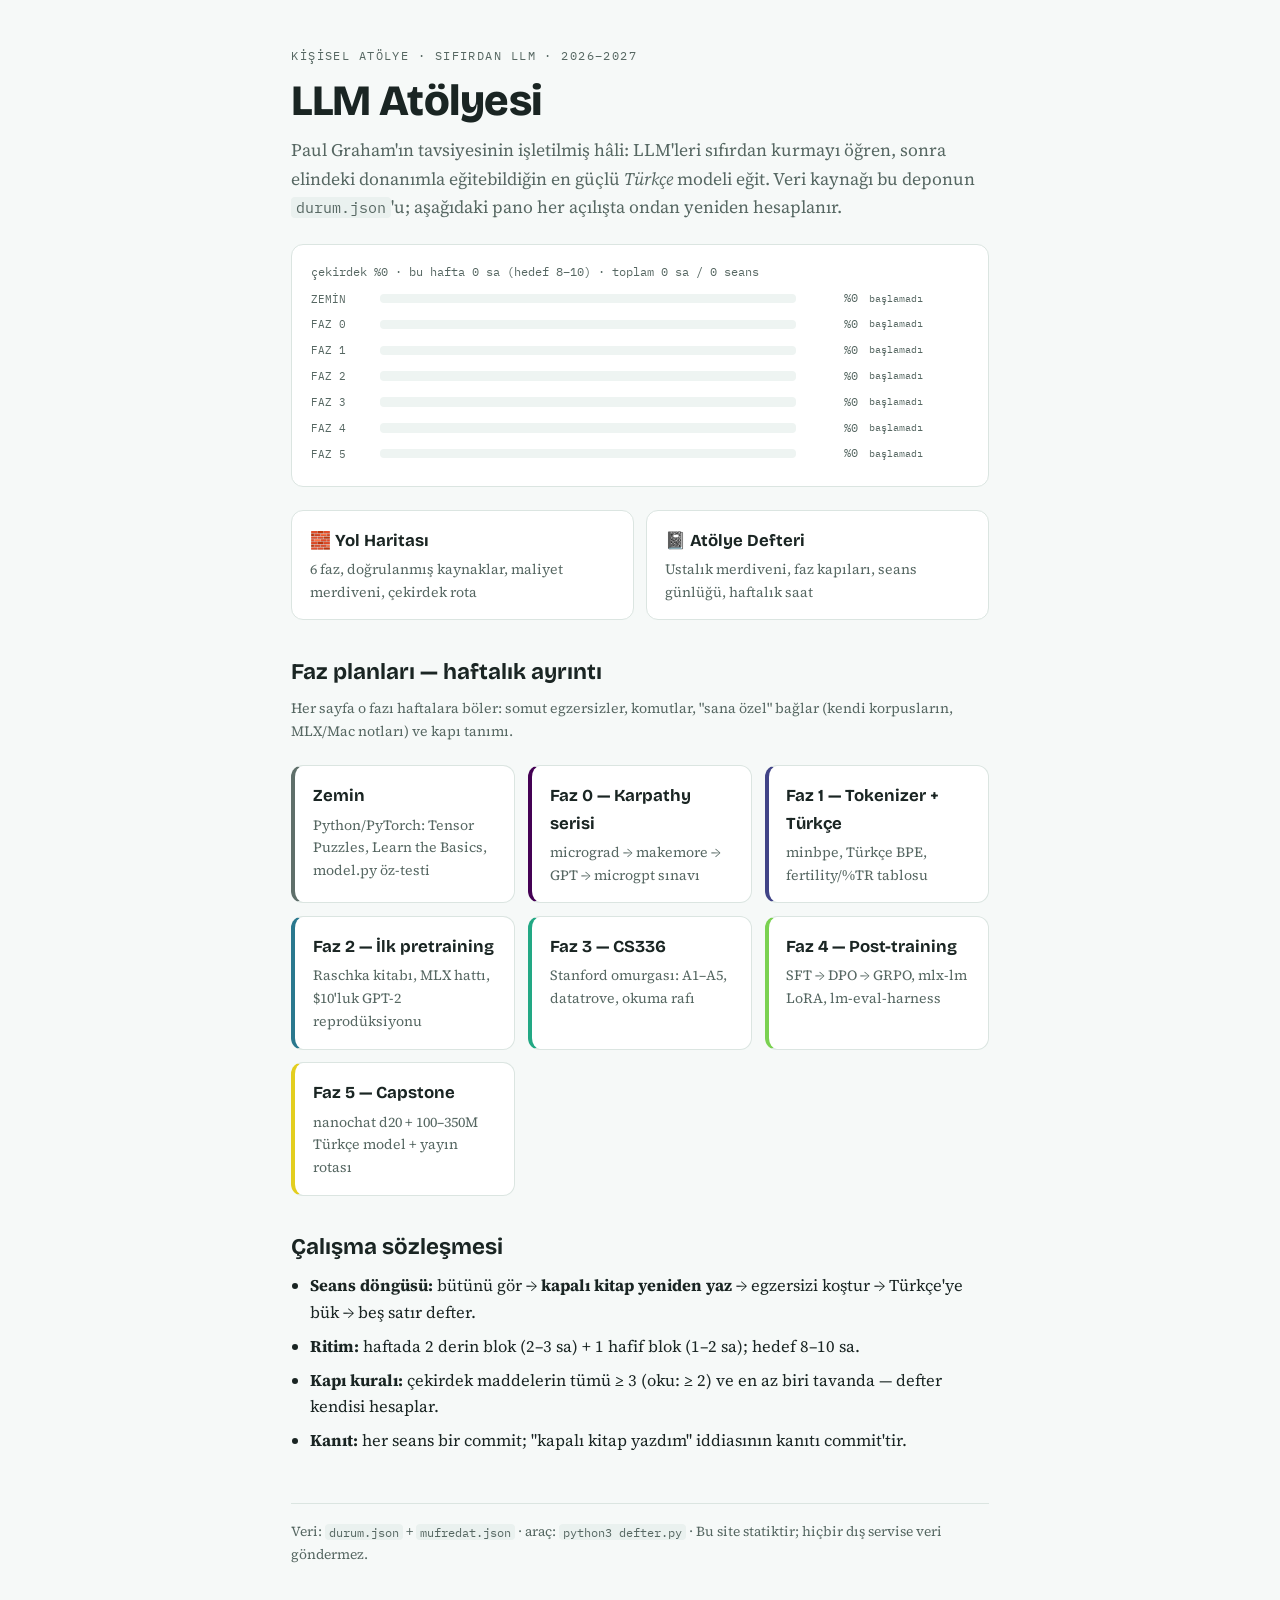
==== index.html @ eb23f543 "Statik site: kapak+canlı pano, 7 haftalık faz planı, Pages-uyumlu defter - index.html: kapak + durum" ====
<!doctype html>
<html lang="tr">
<head>
<meta charset="utf-8">
<meta name="viewport" content="width=device-width, initial-scale=1">
<title>LLM Atölyesi</title>
<link rel="stylesheet" href="https://fonts.googleapis.com/css2?family=Bricolage+Grotesque:opsz,wght@12..96,400..800&family=Source+Serif+4:ital,opsz,wght@0,8..60,400..700;1,8..60,400..600&family=IBM+Plex+Mono:wght@400;500;600&display=swap">
<link rel="stylesheet" href="stil.css">
</head>
<body>
<div class="wrap">
  <p class="kicker">kişisel atölye · sıfırdan llm · 2026–2027</p>
  <h1>LLM Atölyesi</h1>
  <p class="lede">Paul Graham'ın tavsiyesinin işletilmiş hâli: LLM'leri sıfırdan kurmayı öğren, sonra elindeki donanımla eğitebildiğin en güçlü <em>Türkçe</em> modeli eğit. Veri kaynağı bu deponun <code>durum.json</code>'u; aşağıdaki pano her açılışta ondan yeniden hesaplanır.</p>

  <div class="pano" id="pano">
    <div class="ozet" id="pano-ozet">durum.json okunuyor…</div>
    <div id="pano-satirlar"></div>
  </div>

  <div class="cards">
    <a class="card" href="harita.html"><span class="t">🧱 Yol Haritası</span><span class="d">6 faz, doğrulanmış kaynaklar, maliyet merdiveni, çekirdek rota</span></a>
    <a class="card" href="defter.html"><span class="t">📓 Atölye Defteri</span><span class="d">Ustalık merdiveni, faz kapıları, seans günlüğü, haftalık saat</span></a>
  </div>

  <h2>Faz planları — haftalık ayrıntı</h2>
  <p class="small">Her sayfa o fazı haftalara böler: somut egzersizler, komutlar, "sana özel" bağlar (kendi korpusların, MLX/Mac notları) ve kapı tanımı.</p>
  <div class="cards">
    <a class="card" href="fazlar/zemin.html" style="border-left: 4px solid var(--fz)"><span class="t">Zemin</span><span class="d">Python/PyTorch: Tensor Puzzles, Learn the Basics, model.py öz-testi</span></a>
    <a class="card" href="fazlar/faz0.html" style="border-left: 4px solid var(--f0)"><span class="t">Faz 0 — Karpathy serisi</span><span class="d">micrograd → makemore → GPT → microgpt sınavı</span></a>
    <a class="card" href="fazlar/faz1.html" style="border-left: 4px solid var(--f1)"><span class="t">Faz 1 — Tokenizer + Türkçe</span><span class="d">minbpe, Türkçe BPE, fertility/%TR tablosu</span></a>
    <a class="card" href="fazlar/faz2.html" style="border-left: 4px solid var(--f2)"><span class="t">Faz 2 — İlk pretraining</span><span class="d">Raschka kitabı, MLX hattı, $10'luk GPT-2 reprodüksiyonu</span></a>
    <a class="card" href="fazlar/faz3.html" style="border-left: 4px solid var(--f3)"><span class="t">Faz 3 — CS336</span><span class="d">Stanford omurgası: A1–A5, datatrove, okuma rafı</span></a>
    <a class="card" href="fazlar/faz4.html" style="border-left: 4px solid var(--f4)"><span class="t">Faz 4 — Post-training</span><span class="d">SFT → DPO → GRPO, mlx-lm LoRA, lm-eval-harness</span></a>
    <a class="card" href="fazlar/faz5.html" style="border-left: 4px solid var(--f5)"><span class="t">Faz 5 — Capstone</span><span class="d">nanochat d20 + 100–350M Türkçe model + yayın rotası</span></a>
  </div>

  <h2>Çalışma sözleşmesi</h2>
  <ul class="plain">
    <li><strong>Seans döngüsü:</strong> bütünü gör → <strong>kapalı kitap yeniden yaz</strong> → egzersizi koştur → Türkçe'ye bük → beş satır defter.</li>
    <li><strong>Ritim:</strong> haftada 2 derin blok (2–3 sa) + 1 hafif blok (1–2 sa); hedef 8–10 sa.</li>
    <li><strong>Kapı kuralı:</strong> çekirdek maddelerin tümü ≥ 3 (oku: ≥ 2) ve en az biri tavanda — defter kendisi hesaplar.</li>
    <li><strong>Kanıt:</strong> her seans bir commit; "kapalı kitap yazdım" iddiasının kanıtı commit'tir.</li>
  </ul>

  <p class="foot">Veri: <code>durum.json</code> + <code>mufredat.json</code> · araç: <code>python3 defter.py</code> · Bu site statiktir; hiçbir dış servise veri göndermez.</p>
</div>
<script>
(function () {
  'use strict';
  function itemMax(it) { return it.max != null ? it.max : (it.t === 'yap' ? 4 : 2); }
  function passLevel(it) { return Math.min(it.t === 'yap' ? 3 : 2, itemMax(it)); }

  Promise.all([
    fetch('mufredat.json?t=' + Date.now(), { cache: 'no-store' }).then(function (r) { if (!r.ok) throw 0; return r.json(); }),
    fetch('durum.json?t=' + Date.now(), { cache: 'no-store' }).then(function (r) { if (!r.ok) throw 0; return r.json(); })
  ]).then(function (res) {
    var m = res[0], d = res[1];
    var items = d && d.items ? d.items : {};
    var journal = Array.isArray(d && d.journal) ? d.journal : [];

    function lvl(id) { var v = parseInt(items[id], 10); return (v > 0) ? v : 0; }
    function phaseItems(pid) { return m.items.filter(function (i) { return i.p === pid; }); }
    function phasePct(pid) {
      var its = phaseItems(pid); if (!its.length) return 0;
      var s = 0; its.forEach(function (i) { s += Math.min(lvl(i.id), itemMax(i)) / itemMax(i); });
      return Math.round(100 * s / its.length);
    }
    function gate(pid) {
      var core = phaseItems(pid).filter(function (i) { return i.core; });
      var all = core.every(function (i) { return lvl(i.id) >= passLevel(i); });
      var one = core.some(function (i) { return lvl(i.id) >= itemMax(i); });
      if (all && one) return 'GEÇİLDİ';
      return phaseItems(pid).some(function (i) { return lvl(i.id) > 0; }) ? 'sürüyor' : 'başlamadı';
    }
    var core = m.items.filter(function (i) { return i.core; });
    var gs = 0; core.forEach(function (i) { gs += Math.min(lvl(i.id), itemMax(i)) / itemMax(i); });
    var genel = Math.round(100 * gs / core.length);

    var toplam = 0, buHafta = 0;
    var simdi = new Date();
    var pzt = new Date(simdi.getFullYear(), simdi.getMonth(), simdi.getDate() - ((simdi.getDay() + 6) % 7));
    journal.forEach(function (e) {
      var h = +e.hours || 0; toplam += h;
      var g = new Date(e.date + 'T12:00:00');
      if (!isNaN(g) && g >= pzt) buHafta += h;
    });

    document.getElementById('pano-ozet').textContent =
      'çekirdek %' + genel + ' · bu hafta ' + (Math.round(buHafta * 10) / 10) + ' sa (hedef 8–10) · toplam ' +
      (Math.round(toplam * 10) / 10) + ' sa / ' + journal.length + ' seans';

    var kutu = document.getElementById('pano-satirlar');
    m.phases.forEach(function (p) {
      var pct = phasePct(p.id), g = gate(p.id);
      var row = document.createElement('div'); row.className = 'satir';
      var et = document.createElement('span'); et.className = 'etiket'; et.textContent = p.tag;
      var pb = document.createElement('div'); pb.className = 'pb';
      var i = document.createElement('i'); i.style.background = p.color; i.style.width = pct + '%';
      pb.appendChild(i);
      var pc = document.createElement('span'); pc.className = 'pct'; pc.textContent = '%' + pct;
      var ga = document.createElement('span'); ga.className = 'gate' + (g === 'GEÇİLDİ' ? ' on' : ''); ga.textContent = g;
      row.appendChild(et); row.appendChild(pb); row.appendChild(pc); row.appendChild(ga);
      kutu.appendChild(row);
    });
  }).catch(function () {
    document.getElementById('pano-ozet').innerHTML =
      'Pano yüklenemedi — bu sayfa bir sunucudan servis edilmeli (GitHub Pages ya da <code>node serve.mjs</code>). Terminal panosu: <code>python3 defter.py durum</code>';
  });
})();
</script>
</body>
</html>
---- stil.css ----
/* LLM Atölyesi — ortak stil (index + faz sayfaları) */
:root {
  --bg: #f6f9f8; --surface: #ffffff; --surface-2: #eef4f2;
  --text: #1a2523; --muted: #566762; --line: #dbe5e1;
  --accent: #1e7d78; --accent-ink: #135b57; --code-bg: #eaf1ef;
  --warn: #b3591a; --ok: #1e7d78;
  --fz: #5f6f6a; --f0: #440154; --f1: #414487; --f2: #2a788e;
  --f3: #22a884; --f4: #7ad151; --f5: #e3ce1f;
  --badge-ink-dark: #1a2418;
}
@media (prefers-color-scheme: dark) {
  :root:not([data-theme="light"]) {
    --bg: #0f1715; --surface: #17211e; --surface-2: #1d2926;
    --text: #e5edea; --muted: #97a8a2; --line: #26332f;
    --accent: #4cc0a9; --accent-ink: #6fd3bf; --code-bg: #1d2926;
    --warn: #e08b4a; --ok: #4cc0a9; --f5: #fde725;
    --f0: #8a4ba0; --f1: #6674cc;
  }
}
:root[data-theme="dark"] {
  --bg: #0f1715; --surface: #17211e; --surface-2: #1d2926;
  --text: #e5edea; --muted: #97a8a2; --line: #26332f;
  --accent: #4cc0a9; --accent-ink: #6fd3bf; --code-bg: #1d2926;
  --warn: #e08b4a; --ok: #4cc0a9; --f5: #fde725;
  --f0: #8a4ba0; --f1: #6674cc;
}
* { box-sizing: border-box; }
body {
  background: var(--bg); color: var(--text); margin: 0;
  font-family: "Source Serif 4", Georgia, "Times New Roman", serif;
  font-size: 1.03rem; line-height: 1.62;
}
.wrap { max-width: 46rem; margin: 0 auto; padding: 2.2rem 1.2rem 5rem; }
h1, h2, h3 { font-family: "Bricolage Grotesque", "Helvetica Neue", sans-serif; line-height: 1.15; text-wrap: balance; }
h1 { font-size: clamp(1.9rem, 5.5vw, 2.7rem); font-weight: 800; margin: 0.4rem 0 0.6rem; letter-spacing: -0.01em; }
h2 { font-size: 1.4rem; font-weight: 700; margin: 2.4rem 0 0.8rem; }
h3 { font-size: 1.08rem; font-weight: 650; margin: 1.5rem 0 0.5rem; }
p { margin: 0.7rem 0; }
a { color: var(--accent); text-decoration-thickness: 1px; text-underline-offset: 2px; }
a:hover { color: var(--accent-ink); }
a:focus-visible { outline: 2px solid var(--accent); outline-offset: 2px; border-radius: 2px; }
code, .mono {
  font-family: "IBM Plex Mono", ui-monospace, "SF Mono", Menlo, monospace;
  font-size: 0.84em; background: var(--code-bg); border-radius: 4px; padding: 0.07em 0.34em;
}
pre {
  background: var(--code-bg); border: 1px solid var(--line); border-radius: 8px;
  padding: 0.8rem 1rem; overflow-x: auto; font-size: 0.82rem; line-height: 1.5;
}
pre code { background: none; padding: 0; font-size: 1em; }
.kicker {
  font-family: "IBM Plex Mono", monospace; font-size: 0.75rem;
  letter-spacing: 0.12em; text-transform: uppercase; color: var(--muted);
}
.kicker a { color: var(--muted); text-decoration: none; }
.kicker a:hover { color: var(--accent); }
.lede { font-size: 1.1rem; color: var(--muted); margin-top: 0.2rem; }

.nav { display: flex; gap: 1rem; flex-wrap: wrap; margin-bottom: 1.4rem; }

.callout {
  background: var(--surface); border: 1px solid var(--line);
  border-radius: 12px; padding: 1rem 1.25rem; margin: 1.4rem 0;
}
.callout.accent { border-color: var(--accent); }
.callout.kisiye { border-left: 4px solid var(--accent); }
.callout h3 { margin-top: 0.15rem; }

ul.plain { padding-left: 1.2rem; margin: 0.6rem 0; }
ul.plain li { margin: 0.45rem 0; }
ol.steps { padding-left: 1.3rem; margin: 0.6rem 0; }
ol.steps li { margin: 0.55rem 0; }
ol.steps li::marker { font-family: "IBM Plex Mono", monospace; font-weight: 600; color: var(--accent); }

.tag {
  display: inline-block; font-family: "IBM Plex Mono", monospace;
  font-size: 0.7rem; font-weight: 600; letter-spacing: 0.08em;
  padding: 0.18em 0.65em; border-radius: 999px;
  background: var(--pc, var(--accent)); color: #fff;
}
.tag.inkdark { color: var(--badge-ink-dark); }

/* hafta blokları */
.hafta {
  border-left: 4px solid var(--pc, var(--accent));
  background: var(--surface); border-radius: 0 12px 12px 0;
  padding: 1rem 1.25rem 0.6rem; margin: 1.1rem 0;
}
.hafta h3 { margin: 0.1rem 0 0.4rem; }
.hafta .sure { font-family: "IBM Plex Mono", monospace; font-size: 0.75rem; color: var(--muted); }
.madde {
  font-family: "IBM Plex Mono", monospace; font-size: 0.68rem;
  border: 1px dashed var(--line); border-radius: 4px; padding: 0.05em 0.4em;
  color: var(--muted); white-space: nowrap;
}

/* kaynak listeleri */
ul.res { list-style: none; margin: 0.8rem 0 1rem; padding: 0; display: grid; gap: 0.55rem; }
ul.res li { background: var(--surface-2); border-radius: 8px; padding: 0.6rem 0.85rem; }
ul.res .top { display: flex; justify-content: space-between; gap: 0.7rem; align-items: baseline; flex-wrap: wrap; }
ul.res .meta { font-family: "IBM Plex Mono", monospace; font-size: 0.7rem; color: var(--muted); white-space: nowrap; }
ul.res .desc { margin: 0.2rem 0 0; font-size: 0.93rem; }
ul.res a { font-weight: 600; }

/* index kartları */
.cards { display: grid; grid-template-columns: repeat(auto-fit, minmax(13rem, 1fr)); gap: 0.8rem; margin: 1.4rem 0; }
a.card {
  display: block; background: var(--surface); border: 1px solid var(--line);
  border-radius: 12px; padding: 1rem 1.1rem; text-decoration: none; color: var(--text);
}
a.card:hover { border-color: var(--accent); }
a.card .t { font-family: "Bricolage Grotesque", sans-serif; font-weight: 700; font-size: 1.05rem; display: block; }
a.card .d { font-size: 0.88rem; color: var(--muted); margin-top: 0.25rem; display: block; }

/* index canlı pano */
.pano { background: var(--surface); border: 1px solid var(--line); border-radius: 12px; padding: 1rem 1.2rem; margin: 1.4rem 0; }
.pano .satir { display: flex; align-items: center; gap: 0.7rem; margin: 0.45rem 0; }
.pano .etiket { font-family: "IBM Plex Mono", monospace; font-size: 0.7rem; width: 3.6rem; flex-shrink: 0; color: var(--muted); }
.pano .pb { flex: 1; height: 0.6rem; border-radius: 4px; background: var(--surface-2); overflow: hidden; position: relative; }
.pano .pb i { position: absolute; inset: 0 auto 0 0; border-radius: 4px; }
.pano .pct { font-family: "IBM Plex Mono", monospace; font-size: 0.72rem; width: 3.2rem; text-align: right; color: var(--muted); font-variant-numeric: tabular-nums; }
.pano .gate { font-family: "IBM Plex Mono", monospace; font-size: 0.62rem; width: 6.2rem; flex-shrink: 0; color: var(--muted); }
.pano .gate.on { color: var(--ok); font-weight: 600; }
.pano .ozet { font-family: "IBM Plex Mono", monospace; font-size: 0.78rem; color: var(--muted); margin-bottom: 0.5rem; }

.tblwrap { overflow-x: auto; border: 1px solid var(--line); border-radius: 10px; margin: 1.1rem 0; }
table { border-collapse: collapse; width: 100%; font-size: 0.92rem; background: var(--surface); }
th, td { text-align: left; padding: 0.55rem 0.8rem; border-bottom: 1px solid var(--line); vertical-align: top; }
tr:last-child td { border-bottom: none; }
th { font-family: "Bricolage Grotesque", sans-serif; font-weight: 650; font-size: 0.85rem; background: var(--surface-2); }
td.num, th.num { font-family: "IBM Plex Mono", monospace; font-variant-numeric: tabular-nums; font-size: 0.84rem; white-space: nowrap; }

.deliv { display: flex; gap: 0.6rem; align-items: baseline; border-top: 1px dashed var(--line); padding: 0.8rem 0 0.3rem; margin-top: 0.8rem; font-size: 0.95rem; }
.deliv .lbl { font-family: "IBM Plex Mono", monospace; font-size: 0.7rem; font-weight: 600; letter-spacing: 0.08em; text-transform: uppercase; color: var(--accent); flex-shrink: 0; }

.foot { color: var(--muted); font-size: 0.86rem; border-top: 1px solid var(--line); margin-top: 3rem; padding-top: 1.1rem; }
.small { font-size: 0.88rem; color: var(--muted); }
@media (prefers-reduced-motion: reduce) { * { transition: none !important; } }
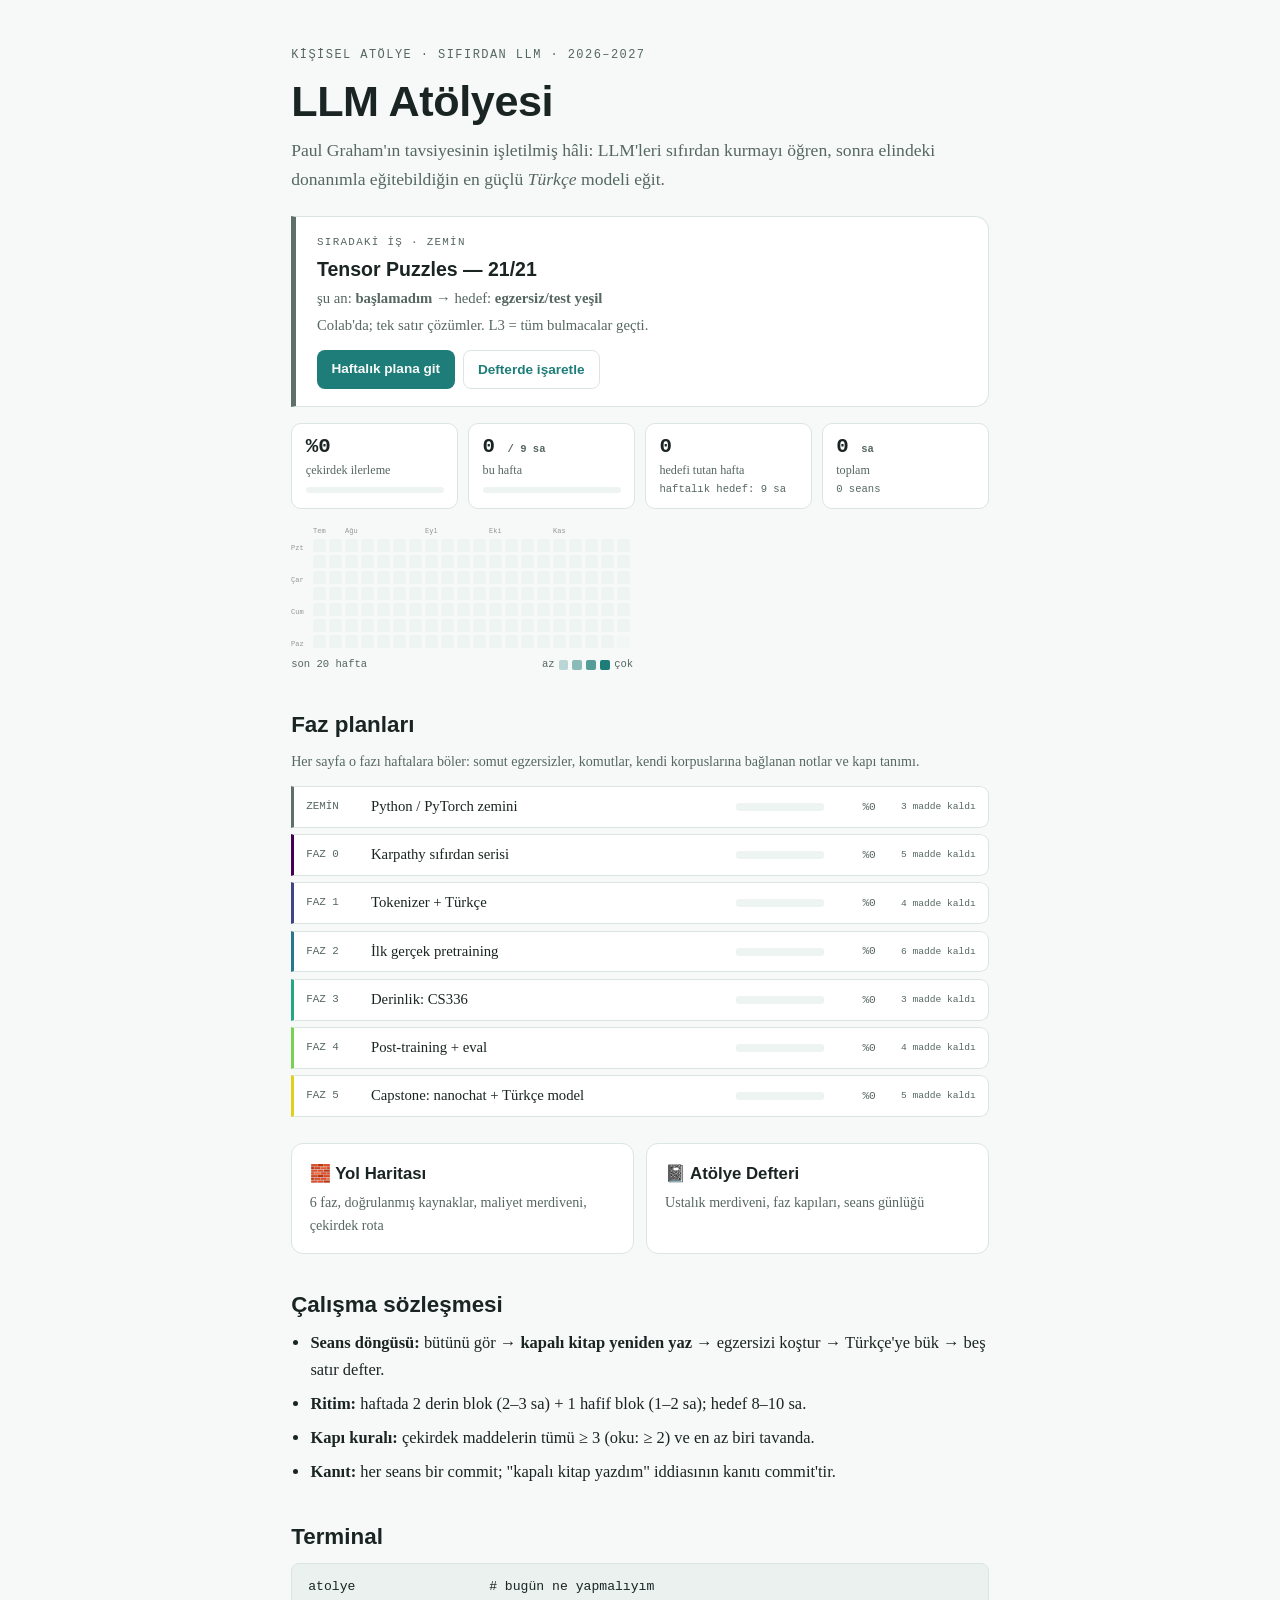
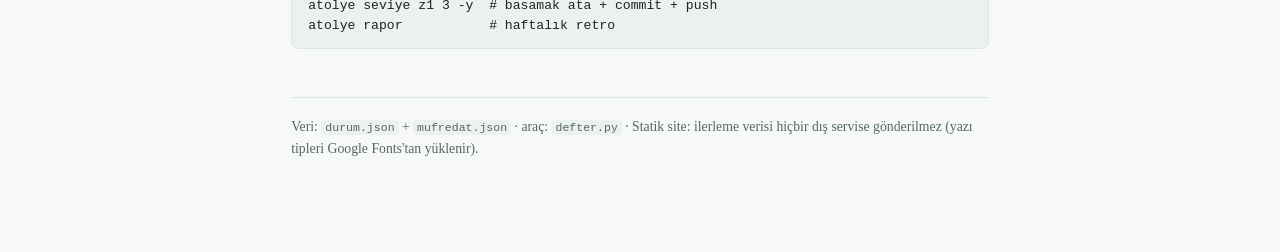
==== commit 96539761: "Kullanım kolaylığı + sofistikasyon turu: klavye, PWA, tek-komut yayın TERMİNAL - atolye kısayolu (he" ====
--- a/index.html
+++ b/index.html
@@ -2,112 +2,127 @@
 <html lang="tr">
 <head>
 <meta charset="utf-8">
-<meta name="viewport" content="width=device-width, initial-scale=1">
+<meta http-equiv="Content-Security-Policy" content="default-src 'none'; script-src 'self'; style-src 'self' 'unsafe-inline' https://fonts.googleapis.com; font-src https://fonts.gstatic.com; img-src 'self' data:; connect-src 'self' https://api.github.com; manifest-src 'self'; base-uri 'none'; form-action 'none'">
+<meta name="viewport" content="width=device-width, initial-scale=1, viewport-fit=cover">
 <title>LLM Atölyesi</title>
+<meta name="description" content="Sıfırdan LLM öğrenme atölyesi: ustalık merdiveni, faz kapıları, seans defteri.">
+<link rel="manifest" href="./manifest.json">
+<meta name="theme-color" content="#111d1a">
+<meta name="apple-mobile-web-app-capable" content="yes">
+<meta name="apple-mobile-web-app-status-bar-style" content="black-translucent">
+<meta name="apple-mobile-web-app-title" content="Atölye">
+<link rel="apple-touch-icon" href="./apple-touch-icon.png">
+<link rel="icon" href="./ikon-192.png">
 <link rel="stylesheet" href="https://fonts.googleapis.com/css2?family=Bricolage+Grotesque:opsz,wght@12..96,400..800&family=Source+Serif+4:ital,opsz,wght@0,8..60,400..700;1,8..60,400..600&family=IBM+Plex+Mono:wght@400;500;600&display=swap">
-<link rel="stylesheet" href="stil.css">
+<link rel="stylesheet" href="./stil.css">
+<style>
+  /* ---- pano: yalnızca bu sayfaya özgü parçalar ---- */
+  .hero {
+    background: var(--surface); border: 1px solid var(--line);
+    border-left: 5px solid var(--pc, var(--accent));
+    border-radius: 0 14px 14px 0; padding: 1.1rem 1.3rem; margin: 1.4rem 0 1rem;
+  }
+  .hero .ust {
+    font-family: "IBM Plex Mono", monospace; font-size: 0.68rem;
+    letter-spacing: 0.12em; text-transform: uppercase; color: var(--muted);
+  }
+  .hero .baslik {
+    font-family: "Bricolage Grotesque", sans-serif; font-weight: 700;
+    font-size: 1.22rem; line-height: 1.25; margin: 0.3rem 0 0.35rem;
+  }
+  .hero .alt { font-size: 0.92rem; color: var(--muted); margin: 0.2rem 0; }
+  .hero .eylem { display: flex; gap: 0.5rem; flex-wrap: wrap; margin-top: 0.8rem; }
+  .dugme {
+    font-family: "Bricolage Grotesque", sans-serif; font-weight: 650; font-size: 0.85rem;
+    background: var(--accent); color: var(--bg); border: none; border-radius: 8px;
+    padding: 0.45rem 0.9rem; cursor: pointer; text-decoration: none; display: inline-block;
+  }
+  .dugme:hover { background: var(--accent-ink); color: var(--bg); }
+  .dugme.ikincil { background: transparent; color: var(--accent); border: 1px solid var(--line); }
+  .dugme.ikincil:hover { border-color: var(--accent); color: var(--accent-ink); background: transparent; }
+  .dugme:focus-visible { outline: 2px solid var(--accent); outline-offset: 2px; }
+
+  .rakamlar { display: grid; grid-template-columns: repeat(auto-fit, minmax(8.5rem, 1fr)); gap: 0.6rem; margin: 1rem 0; }
+  .rakam { background: var(--surface); border: 1px solid var(--line); border-radius: 10px; padding: 0.65rem 0.85rem; }
+  .rakam .v {
+    font-family: "IBM Plex Mono", monospace; font-size: 1.3rem; font-weight: 600;
+    font-variant-numeric: tabular-nums; line-height: 1.2;
+  }
+  .rakam .l { font-size: 0.76rem; color: var(--muted); margin-top: 0.1rem; }
+  .rakam .ek { font-family: "IBM Plex Mono", monospace; font-size: 0.66rem; color: var(--muted); }
+  .mini { height: 0.35rem; border-radius: 3px; background: var(--surface-2); overflow: hidden; margin-top: 0.4rem; }
+  .mini i { display: block; height: 100%; border-radius: 3px; background: var(--accent); }
+
+  /* SVG'yi doğal boyutunun üstüne esnetme: yoksa hücreler ve etiketler
+     orantısız büyür. Dar ekranda küçülmesi serbest. */
+  .isi { margin: 0.4rem 0 0.2rem; }
+  .isi svg { display: block; width: 100%; max-width: var(--isi-genislik, 22rem); height: auto; }
+  .isi-alt {
+    display: flex; justify-content: space-between; align-items: center; gap: 0.6rem;
+    font-family: "IBM Plex Mono", monospace; font-size: 0.66rem; color: var(--muted); margin-top: 0.3rem;
+  }
+  .isi-olcek { display: flex; align-items: center; gap: 0.25rem; }
+  .isi-olcek i { width: 0.62rem; height: 0.62rem; border-radius: 2px; display: inline-block; }
+
+  .fazlar-liste { display: grid; gap: 0.4rem; margin: 0.8rem 0 0; }
+  .faz-satir {
+    display: flex; align-items: center; gap: 0.65rem;
+    background: var(--surface); border: 1px solid var(--line);
+    border-left: 3px solid var(--pc); border-radius: 0 9px 9px 0;
+    padding: 0.5rem 0.75rem; text-decoration: none; color: var(--text);
+  }
+  .faz-satir:hover { border-color: var(--accent); border-left-color: var(--pc); }
+  .faz-satir .etiket { font-family: "IBM Plex Mono", monospace; font-size: 0.68rem; width: 3.4rem; flex-shrink: 0; color: var(--muted); }
+  .faz-satir .ad { flex: 1; min-width: 6rem; font-size: 0.92rem; }
+  .faz-satir .cubuk { width: 5.5rem; height: 0.5rem; border-radius: 3px; background: var(--surface-2); overflow: hidden; flex-shrink: 0; }
+  .faz-satir .cubuk i { display: block; height: 100%; border-radius: 3px; }
+  .faz-satir .yuzde { font-family: "IBM Plex Mono", monospace; font-size: 0.7rem; width: 2.6rem; text-align: right; color: var(--muted); font-variant-numeric: tabular-nums; }
+  .faz-satir .kapi { font-family: "IBM Plex Mono", monospace; font-size: 0.6rem; width: 5.6rem; text-align: right; color: var(--muted); flex-shrink: 0; }
+  .faz-satir .kapi.on { color: var(--ok); font-weight: 600; }
+  @media (max-width: 30rem) {
+    .faz-satir .kapi { display: none; }
+    .faz-satir .cubuk { width: 3.5rem; }
+  }
+
+  .uyari { background: var(--surface-2); border: 1px solid var(--line); border-radius: 10px; padding: 0.6rem 0.9rem; font-size: 0.86rem; color: var(--muted); margin: 0.8rem 0; }
+</style>
 </head>
 <body>
 <div class="wrap">
   <p class="kicker">kişisel atölye · sıfırdan llm · 2026–2027</p>
   <h1>LLM Atölyesi</h1>
-  <p class="lede">Paul Graham'ın tavsiyesinin işletilmiş hâli: LLM'leri sıfırdan kurmayı öğren, sonra elindeki donanımla eğitebildiğin en güçlü <em>Türkçe</em> modeli eğit. Veri kaynağı bu deponun <code>durum.json</code>'u; aşağıdaki pano her açılışta ondan yeniden hesaplanır.</p>
+  <p class="lede">Paul Graham'ın tavsiyesinin işletilmiş hâli: LLM'leri sıfırdan kurmayı öğren, sonra elindeki donanımla eğitebildiğin en güçlü <em>Türkçe</em> modeli eğit.</p>
 
-  <div class="pano" id="pano">
-    <div class="ozet" id="pano-ozet">durum.json okunuyor…</div>
-    <div id="pano-satirlar"></div>
+  <div id="pano" aria-live="polite">
+    <p class="uyari" id="yukleniyor">durum.json okunuyor…</p>
   </div>
 
-  <div class="cards">
+  <h2>Faz planları</h2>
+  <p class="small">Her sayfa o fazı haftalara böler: somut egzersizler, komutlar, kendi korpuslarına bağlanan notlar ve kapı tanımı.</p>
+  <div class="fazlar-liste" id="faz-listesi"></div>
+
+  <div class="cards" style="margin-top:1.6rem">
     <a class="card" href="harita.html"><span class="t">🧱 Yol Haritası</span><span class="d">6 faz, doğrulanmış kaynaklar, maliyet merdiveni, çekirdek rota</span></a>
-    <a class="card" href="defter.html"><span class="t">📓 Atölye Defteri</span><span class="d">Ustalık merdiveni, faz kapıları, seans günlüğü, haftalık saat</span></a>
-  </div>
-
-  <h2>Faz planları — haftalık ayrıntı</h2>
-  <p class="small">Her sayfa o fazı haftalara böler: somut egzersizler, komutlar, "sana özel" bağlar (kendi korpusların, MLX/Mac notları) ve kapı tanımı.</p>
-  <div class="cards">
-    <a class="card" href="fazlar/zemin.html" style="border-left: 4px solid var(--fz)"><span class="t">Zemin</span><span class="d">Python/PyTorch: Tensor Puzzles, Learn the Basics, model.py öz-testi</span></a>
-    <a class="card" href="fazlar/faz0.html" style="border-left: 4px solid var(--f0)"><span class="t">Faz 0 — Karpathy serisi</span><span class="d">micrograd → makemore → GPT → microgpt sınavı</span></a>
-    <a class="card" href="fazlar/faz1.html" style="border-left: 4px solid var(--f1)"><span class="t">Faz 1 — Tokenizer + Türkçe</span><span class="d">minbpe, Türkçe BPE, fertility/%TR tablosu</span></a>
-    <a class="card" href="fazlar/faz2.html" style="border-left: 4px solid var(--f2)"><span class="t">Faz 2 — İlk pretraining</span><span class="d">Raschka kitabı, MLX hattı, $10'luk GPT-2 reprodüksiyonu</span></a>
-    <a class="card" href="fazlar/faz3.html" style="border-left: 4px solid var(--f3)"><span class="t">Faz 3 — CS336</span><span class="d">Stanford omurgası: A1–A5, datatrove, okuma rafı</span></a>
-    <a class="card" href="fazlar/faz4.html" style="border-left: 4px solid var(--f4)"><span class="t">Faz 4 — Post-training</span><span class="d">SFT → DPO → GRPO, mlx-lm LoRA, lm-eval-harness</span></a>
-    <a class="card" href="fazlar/faz5.html" style="border-left: 4px solid var(--f5)"><span class="t">Faz 5 — Capstone</span><span class="d">nanochat d20 + 100–350M Türkçe model + yayın rotası</span></a>
+    <a class="card" href="defter.html"><span class="t">📓 Atölye Defteri</span><span class="d">Ustalık merdiveni, faz kapıları, seans günlüğü</span></a>
   </div>
 
   <h2>Çalışma sözleşmesi</h2>
   <ul class="plain">
     <li><strong>Seans döngüsü:</strong> bütünü gör → <strong>kapalı kitap yeniden yaz</strong> → egzersizi koştur → Türkçe'ye bük → beş satır defter.</li>
     <li><strong>Ritim:</strong> haftada 2 derin blok (2–3 sa) + 1 hafif blok (1–2 sa); hedef 8–10 sa.</li>
-    <li><strong>Kapı kuralı:</strong> çekirdek maddelerin tümü ≥ 3 (oku: ≥ 2) ve en az biri tavanda — defter kendisi hesaplar.</li>
+    <li><strong>Kapı kuralı:</strong> çekirdek maddelerin tümü ≥ 3 (oku: ≥ 2) ve en az biri tavanda.</li>
     <li><strong>Kanıt:</strong> her seans bir commit; "kapalı kitap yazdım" iddiasının kanıtı commit'tir.</li>
   </ul>
 
-  <p class="foot">Veri: <code>durum.json</code> + <code>mufredat.json</code> · araç: <code>python3 defter.py</code> · Bu site statiktir; hiçbir dış servise veri göndermez.</p>
+  <h2>Terminal</h2>
+  <pre><code>atolye                 # bugün ne yapmalıyım
+atolye seviye z1 3 -y  # basamak ata + commit + push
+atolye rapor           # haftalık retro</code></pre>
+
+  <p class="foot">Veri: <code>durum.json</code> + <code>mufredat.json</code> · araç: <code>defter.py</code> · Statik site: ilerleme verisi hiçbir dış servise gönderilmez (yazı tipleri Google Fonts'tan yüklenir).</p>
 </div>
-<script>
-(function () {
-  'use strict';
-  function itemMax(it) { return it.max != null ? it.max : (it.t === 'yap' ? 4 : 2); }
-  function passLevel(it) { return Math.min(it.t === 'yap' ? 3 : 2, itemMax(it)); }
 
-  Promise.all([
-    fetch('mufredat.json?t=' + Date.now(), { cache: 'no-store' }).then(function (r) { if (!r.ok) throw 0; return r.json(); }),
-    fetch('durum.json?t=' + Date.now(), { cache: 'no-store' }).then(function (r) { if (!r.ok) throw 0; return r.json(); })
-  ]).then(function (res) {
-    var m = res[0], d = res[1];
-    var items = d && d.items ? d.items : {};
-    var journal = Array.isArray(d && d.journal) ? d.journal : [];
-
-    function lvl(id) { var v = parseInt(items[id], 10); return (v > 0) ? v : 0; }
-    function phaseItems(pid) { return m.items.filter(function (i) { return i.p === pid; }); }
-    function phasePct(pid) {
-      var its = phaseItems(pid); if (!its.length) return 0;
-      var s = 0; its.forEach(function (i) { s += Math.min(lvl(i.id), itemMax(i)) / itemMax(i); });
-      return Math.round(100 * s / its.length);
-    }
-    function gate(pid) {
-      var core = phaseItems(pid).filter(function (i) { return i.core; });
-      var all = core.every(function (i) { return lvl(i.id) >= passLevel(i); });
-      var one = core.some(function (i) { return lvl(i.id) >= itemMax(i); });
-      if (all && one) return 'GEÇİLDİ';
-      return phaseItems(pid).some(function (i) { return lvl(i.id) > 0; }) ? 'sürüyor' : 'başlamadı';
-    }
-    var core = m.items.filter(function (i) { return i.core; });
-    var gs = 0; core.forEach(function (i) { gs += Math.min(lvl(i.id), itemMax(i)) / itemMax(i); });
-    var genel = Math.round(100 * gs / core.length);
-
-    var toplam = 0, buHafta = 0;
-    var simdi = new Date();
-    var pzt = new Date(simdi.getFullYear(), simdi.getMonth(), simdi.getDate() - ((simdi.getDay() + 6) % 7));
-    journal.forEach(function (e) {
-      var h = +e.hours || 0; toplam += h;
-      var g = new Date(e.date + 'T12:00:00');
-      if (!isNaN(g) && g >= pzt) buHafta += h;
-    });
-
-    document.getElementById('pano-ozet').textContent =
-      'çekirdek %' + genel + ' · bu hafta ' + (Math.round(buHafta * 10) / 10) + ' sa (hedef 8–10) · toplam ' +
-      (Math.round(toplam * 10) / 10) + ' sa / ' + journal.length + ' seans';
-
-    var kutu = document.getElementById('pano-satirlar');
-    m.phases.forEach(function (p) {
-      var pct = phasePct(p.id), g = gate(p.id);
-      var row = document.createElement('div'); row.className = 'satir';
-      var et = document.createElement('span'); et.className = 'etiket'; et.textContent = p.tag;
-      var pb = document.createElement('div'); pb.className = 'pb';
-      var i = document.createElement('i'); i.style.background = p.color; i.style.width = pct + '%';
-      pb.appendChild(i);
-      var pc = document.createElement('span'); pc.className = 'pct'; pc.textContent = '%' + pct;
-      var ga = document.createElement('span'); ga.className = 'gate' + (g === 'GEÇİLDİ' ? ' on' : ''); ga.textContent = g;
-      row.appendChild(et); row.appendChild(pb); row.appendChild(pc); row.appendChild(ga);
-      kutu.appendChild(row);
-    });
-  }).catch(function () {
-    document.getElementById('pano-ozet').innerHTML =
-      'Pano yüklenemedi — bu sayfa bir sunucudan servis edilmeli (GitHub Pages ya da <code>node serve.mjs</code>). Terminal panosu: <code>python3 defter.py durum</code>';
-  });
-})();
-</script>
+<script src="./atolye.js"></script>
+<script src="./pano.js"></script>
 </body>
 </html>
--- a/stil.css
+++ b/stil.css
@@ -7,6 +7,13 @@
   --fz: #5f6f6a; --f0: #440154; --f1: #414487; --f2: #2a788e;
   --f3: #22a884; --f4: #7ad151; --f5: #e3ce1f;
   --badge-ink-dark: #1a2418;
+  /* İlerleme çubukları için ayrı ramp. Rozetlerdeki viridis renkleri
+     --surface-2 zemininde ölçüldüğünde açık temada f3/f4/f5 (2.69 / 1.70 /
+     1.44) ve koyu temada fz/f0/f2 3:1'in altında kalıyor — yani "kapıya en
+     yakın" fazların çubukları görünmez oluyordu. Rozetler kendi mürekkep
+     dengesini koruyor; yalnızca çubuklar bu ramp'i kullanır. */
+  --fz-bar: #5f6f6a; --f0-bar: #440154; --f1-bar: #414487; --f2-bar: #2a788e;
+  --f3-bar: #14806a; --f4-bar: #4a922c; --f5-bar: #8a7a10;
 }
 @media (prefers-color-scheme: dark) {
   :root:not([data-theme="light"]) {
@@ -15,6 +22,8 @@
     --accent: #4cc0a9; --accent-ink: #6fd3bf; --code-bg: #1d2926;
     --warn: #e08b4a; --ok: #4cc0a9; --f5: #fde725;
     --f0: #8a4ba0; --f1: #6674cc;
+    --fz-bar: #8ea39d; --f0-bar: #a765bd; --f1-bar: #6674cc; --f2-bar: #41a0ba;
+    --f3-bar: #22a884; --f4-bar: #7ad151; --f5-bar: #fde725;
   }
 }
 :root[data-theme="dark"] {
@@ -23,6 +32,8 @@
   --accent: #4cc0a9; --accent-ink: #6fd3bf; --code-bg: #1d2926;
   --warn: #e08b4a; --ok: #4cc0a9; --f5: #fde725;
   --f0: #8a4ba0; --f1: #6674cc;
+  --fz-bar: #8ea39d; --f0-bar: #a765bd; --f1-bar: #6674cc; --f2-bar: #41a0ba;
+  --f3-bar: #22a884; --f4-bar: #7ad151; --f5-bar: #fde725;
 }
 * { box-sizing: border-box; }
 body {
@@ -30,7 +41,15 @@
   font-family: "Source Serif 4", Georgia, "Times New Roman", serif;
   font-size: 1.03rem; line-height: 1.62;
 }
-.wrap { max-width: 46rem; margin: 0 auto; padding: 2.2rem 1.2rem 5rem; }
+.wrap {
+  max-width: 46rem; margin: 0 auto;
+  /* viewport-fit=cover + black-translucent durum çubuğu: içerik çentiğin
+     altına kayar. env() dolgusu olmadan başlık iPhone'da gizlenir. */
+  padding: calc(2.2rem + env(safe-area-inset-top, 0px))
+           calc(1.2rem + env(safe-area-inset-right, 0px))
+           calc(5rem + env(safe-area-inset-bottom, 0px))
+           calc(1.2rem + env(safe-area-inset-left, 0px));
+}
 h1, h2, h3 { font-family: "Bricolage Grotesque", "Helvetica Neue", sans-serif; line-height: 1.15; text-wrap: balance; }
 h1 { font-size: clamp(1.9rem, 5.5vw, 2.7rem); font-weight: 800; margin: 0.4rem 0 0.6rem; letter-spacing: -0.01em; }
 h2 { font-size: 1.4rem; font-weight: 700; margin: 2.4rem 0 0.8rem; }
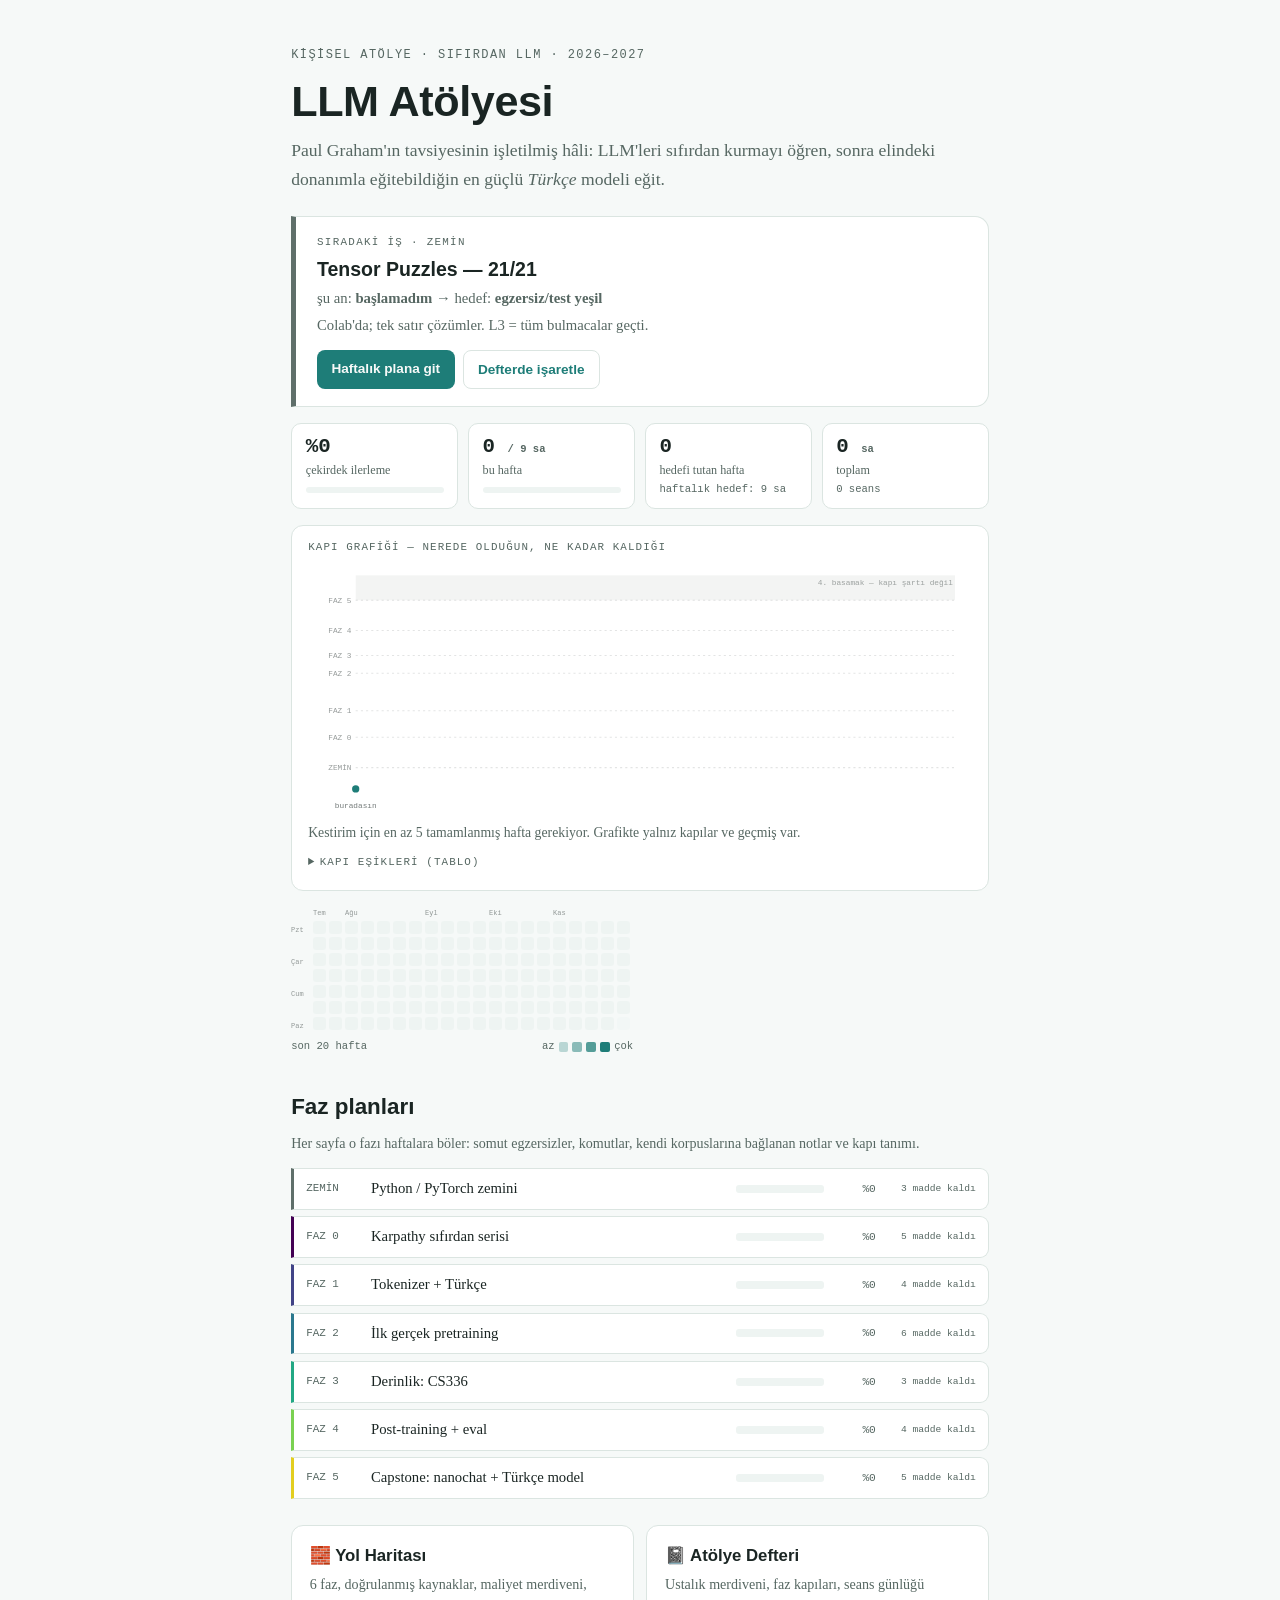
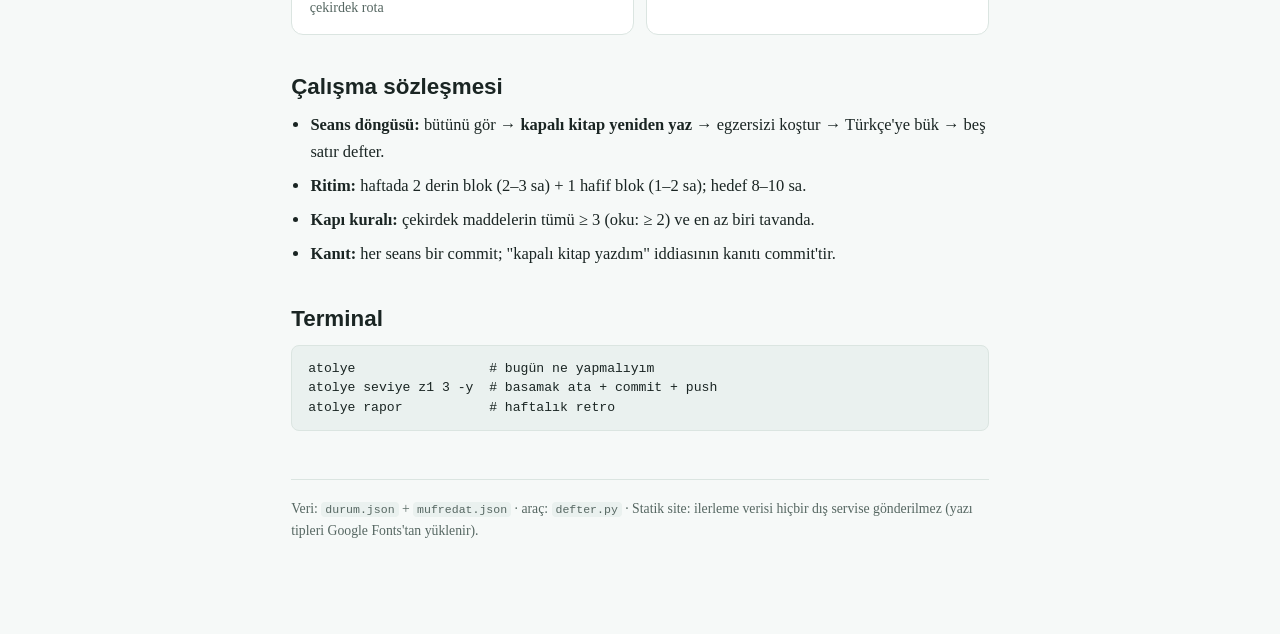
==== commit 122e4ec3: "Kapı grafiği: ızgara jenerik değil, müfredattan türetilmiş 7 kapı Tasarım denetiminin en güçlü katkı" ====
--- a/index.html
+++ b/index.html
@@ -3,6 +3,7 @@
 <head>
 <meta charset="utf-8">
 <meta http-equiv="Content-Security-Policy" content="default-src 'none'; script-src 'self'; style-src 'self' 'unsafe-inline' https://fonts.googleapis.com; font-src https://fonts.gstatic.com; img-src 'self' data:; connect-src 'self' https://api.github.com; manifest-src 'self'; base-uri 'none'; form-action 'none'">
+<meta name="atolye-repo" content="alicetinkaya76/llm-atolyesi">
 <meta name="viewport" content="width=device-width, initial-scale=1, viewport-fit=cover">
 <title>LLM Atölyesi</title>
 <meta name="description" content="Sıfırdan LLM öğrenme atölyesi: ustalık merdiveni, faz kapıları, seans defteri.">
@@ -84,6 +85,22 @@
     .faz-satir .cubuk { width: 3.5rem; }
   }
 
+  .yorunge, .tazelik-kutu {
+    background: var(--surface); border: 1px solid var(--line);
+    border-radius: 12px; padding: 0.8rem 1rem; margin: 1rem 0;
+  }
+  .baslik-mini {
+    font-family: "IBM Plex Mono", monospace; font-size: 0.68rem;
+    letter-spacing: 0.1em; text-transform: uppercase; color: var(--muted);
+    margin-bottom: 0.5rem;
+  }
+  .yorunge .cizim svg { display: block; width: 100%; height: auto; color: var(--text); }
+  .yorunge details { margin-top: 0.6rem; }
+  .yorunge details summary { cursor: pointer; margin-bottom: 0.4rem; }
+  .yorunge table { font-size: 0.82rem; }
+  .kestirim-metin { font-size: 0.86rem; color: var(--muted); margin-top: 0.5rem; }
+  .tazelik-kutu ul.plain li { font-size: 0.9rem; }
+
   .uyari { background: var(--surface-2); border: 1px solid var(--line); border-radius: 10px; padding: 0.6rem 0.9rem; font-size: 0.86rem; color: var(--muted); margin: 0.8rem 0; }
 </style>
 </head>
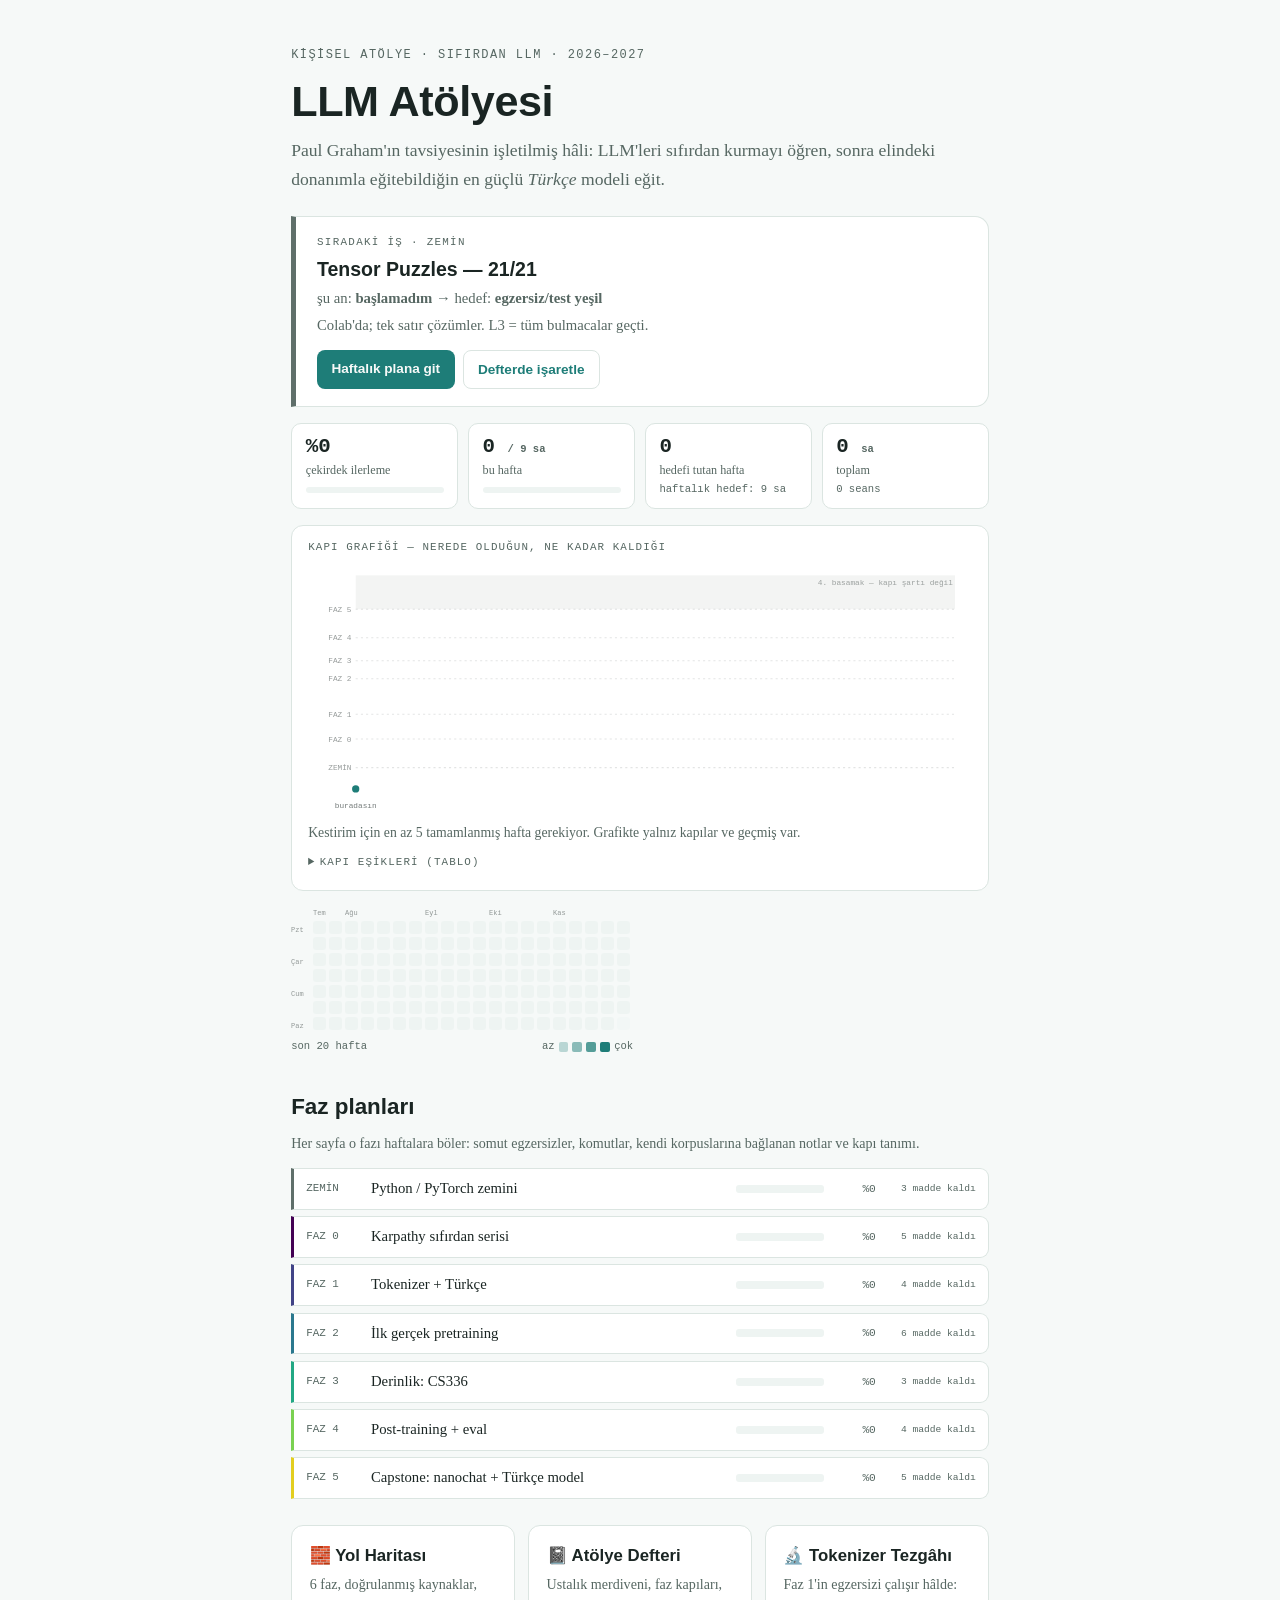
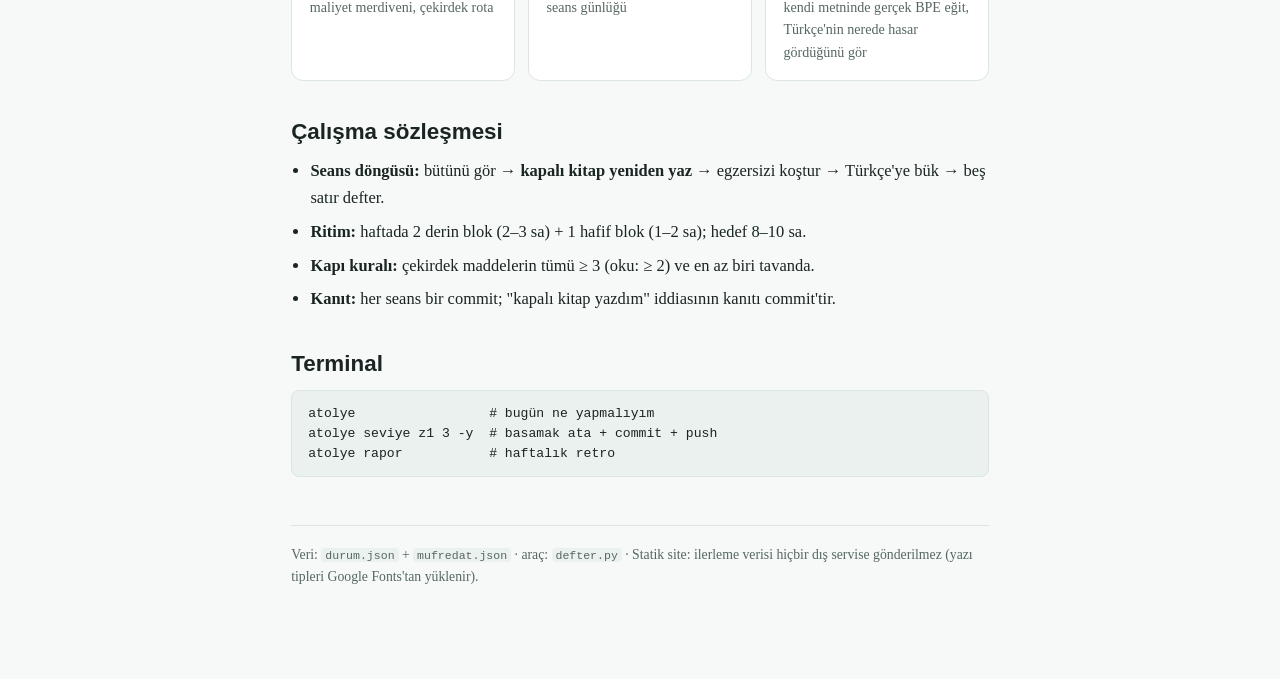
==== commit e47e1bc9: "Tokenizer Tezgâhı: atölye artık öğrettiği şeyi YAPIYOR Teşhis: üç tur derinleştirmeden sonra atölye " ====
--- a/index.html
+++ b/index.html
@@ -121,6 +121,7 @@
   <div class="cards" style="margin-top:1.6rem">
     <a class="card" href="harita.html"><span class="t">🧱 Yol Haritası</span><span class="d">6 faz, doğrulanmış kaynaklar, maliyet merdiveni, çekirdek rota</span></a>
     <a class="card" href="defter.html"><span class="t">📓 Atölye Defteri</span><span class="d">Ustalık merdiveni, faz kapıları, seans günlüğü</span></a>
+    <a class="card" href="tezgah.html"><span class="t">🔬 Tokenizer Tezgâhı</span><span class="d">Faz 1'in egzersizi çalışır hâlde: kendi metninde gerçek BPE eğit, Türkçe'nin nerede hasar gördüğünü gör</span></a>
   </div>
 
   <h2>Çalışma sözleşmesi</h2>
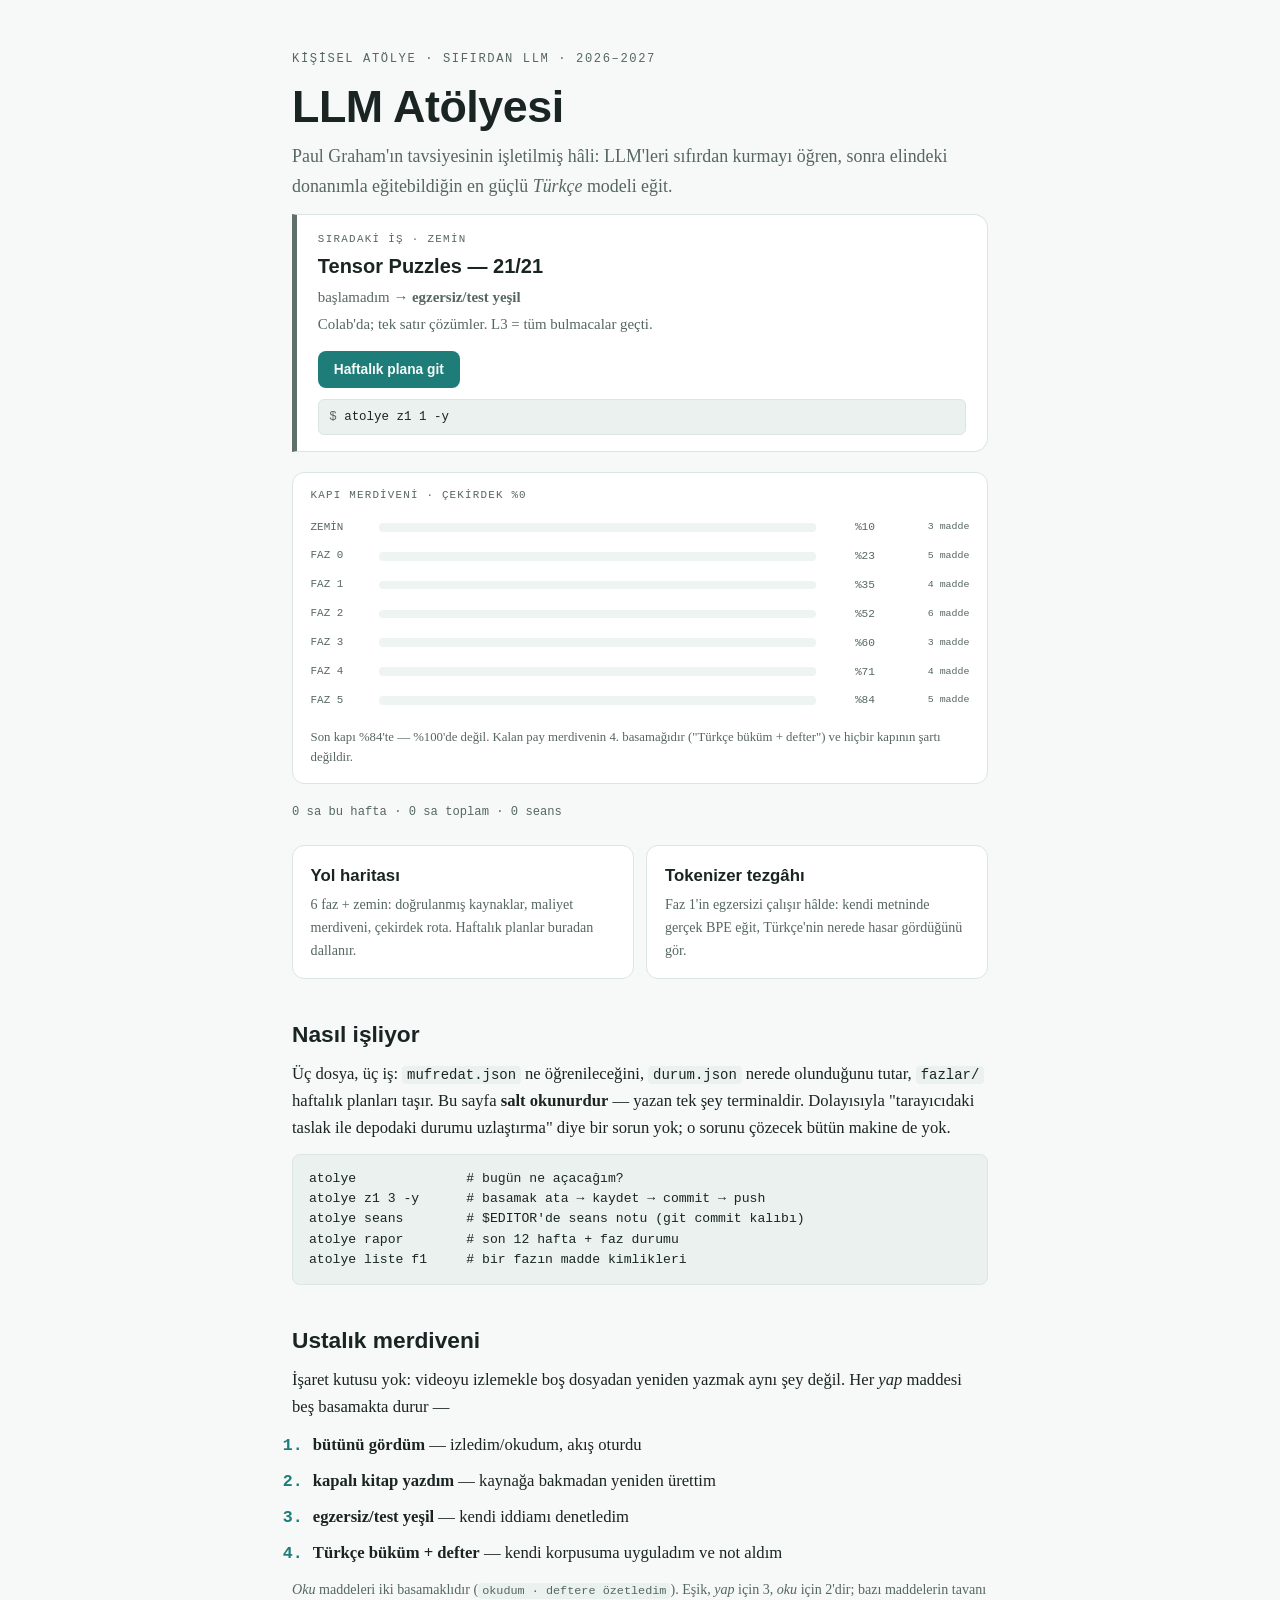
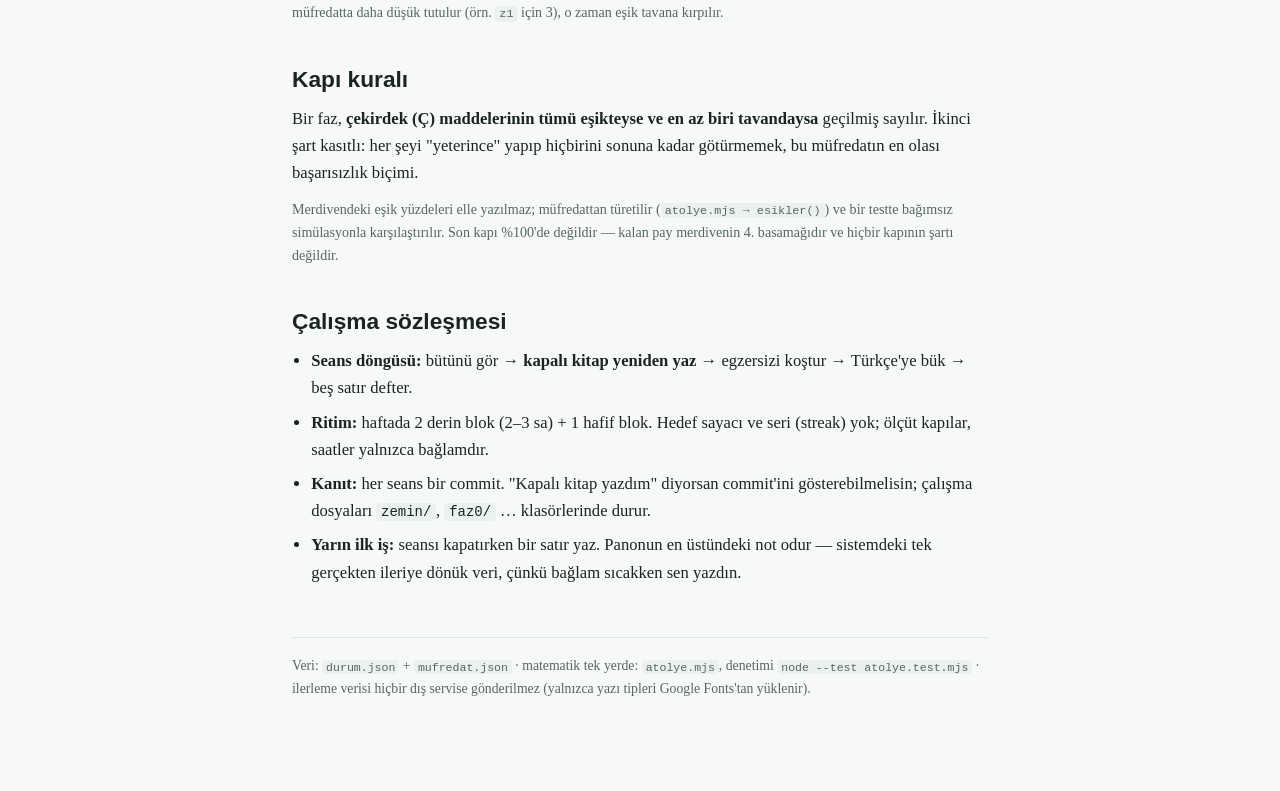
==== commit ce0aef32: "Damıtma: tek yazıcı, tek matematik, tek stil dosyası Biriktirme sofistikelik değildi. Ölçme aygıtı ö" ====
--- a/index.html
+++ b/index.html
@@ -2,107 +2,14 @@
 <html lang="tr">
 <head>
 <meta charset="utf-8">
-<meta http-equiv="Content-Security-Policy" content="default-src 'none'; script-src 'self'; style-src 'self' 'unsafe-inline' https://fonts.googleapis.com; font-src https://fonts.gstatic.com; img-src 'self' data:; connect-src 'self' https://api.github.com; manifest-src 'self'; base-uri 'none'; form-action 'none'">
-<meta name="atolye-repo" content="alicetinkaya76/llm-atolyesi">
-<meta name="viewport" content="width=device-width, initial-scale=1, viewport-fit=cover">
+<meta http-equiv="Content-Security-Policy" content="default-src 'none'; script-src 'self'; style-src 'self' https://fonts.googleapis.com; font-src https://fonts.gstatic.com; img-src 'self' data:; connect-src 'self'; base-uri 'none'; form-action 'none'">
+<meta name="viewport" content="width=device-width, initial-scale=1">
+<meta name="atolye-kok" content="./">
 <title>LLM Atölyesi</title>
-<meta name="description" content="Sıfırdan LLM öğrenme atölyesi: ustalık merdiveni, faz kapıları, seans defteri.">
-<link rel="manifest" href="./manifest.json">
-<meta name="theme-color" content="#111d1a">
-<meta name="apple-mobile-web-app-capable" content="yes">
-<meta name="apple-mobile-web-app-status-bar-style" content="black-translucent">
-<meta name="apple-mobile-web-app-title" content="Atölye">
-<link rel="apple-touch-icon" href="./apple-touch-icon.png">
+<meta name="description" content="Sıfırdan LLM öğrenme atölyesi: yol haritası, ustalık merdiveni, faz kapıları, tokenizer tezgâhı.">
 <link rel="icon" href="./ikon-192.png">
 <link rel="stylesheet" href="https://fonts.googleapis.com/css2?family=Bricolage+Grotesque:opsz,wght@12..96,400..800&family=Source+Serif+4:ital,opsz,wght@0,8..60,400..700;1,8..60,400..600&family=IBM+Plex+Mono:wght@400;500;600&display=swap">
 <link rel="stylesheet" href="./stil.css">
-<style>
-  /* ---- pano: yalnızca bu sayfaya özgü parçalar ---- */
-  .hero {
-    background: var(--surface); border: 1px solid var(--line);
-    border-left: 5px solid var(--pc, var(--accent));
-    border-radius: 0 14px 14px 0; padding: 1.1rem 1.3rem; margin: 1.4rem 0 1rem;
-  }
-  .hero .ust {
-    font-family: "IBM Plex Mono", monospace; font-size: 0.68rem;
-    letter-spacing: 0.12em; text-transform: uppercase; color: var(--muted);
-  }
-  .hero .baslik {
-    font-family: "Bricolage Grotesque", sans-serif; font-weight: 700;
-    font-size: 1.22rem; line-height: 1.25; margin: 0.3rem 0 0.35rem;
-  }
-  .hero .alt { font-size: 0.92rem; color: var(--muted); margin: 0.2rem 0; }
-  .hero .eylem { display: flex; gap: 0.5rem; flex-wrap: wrap; margin-top: 0.8rem; }
-  .dugme {
-    font-family: "Bricolage Grotesque", sans-serif; font-weight: 650; font-size: 0.85rem;
-    background: var(--accent); color: var(--bg); border: none; border-radius: 8px;
-    padding: 0.45rem 0.9rem; cursor: pointer; text-decoration: none; display: inline-block;
-  }
-  .dugme:hover { background: var(--accent-ink); color: var(--bg); }
-  .dugme.ikincil { background: transparent; color: var(--accent); border: 1px solid var(--line); }
-  .dugme.ikincil:hover { border-color: var(--accent); color: var(--accent-ink); background: transparent; }
-  .dugme:focus-visible { outline: 2px solid var(--accent); outline-offset: 2px; }
-
-  .rakamlar { display: grid; grid-template-columns: repeat(auto-fit, minmax(8.5rem, 1fr)); gap: 0.6rem; margin: 1rem 0; }
-  .rakam { background: var(--surface); border: 1px solid var(--line); border-radius: 10px; padding: 0.65rem 0.85rem; }
-  .rakam .v {
-    font-family: "IBM Plex Mono", monospace; font-size: 1.3rem; font-weight: 600;
-    font-variant-numeric: tabular-nums; line-height: 1.2;
-  }
-  .rakam .l { font-size: 0.76rem; color: var(--muted); margin-top: 0.1rem; }
-  .rakam .ek { font-family: "IBM Plex Mono", monospace; font-size: 0.66rem; color: var(--muted); }
-  .mini { height: 0.35rem; border-radius: 3px; background: var(--surface-2); overflow: hidden; margin-top: 0.4rem; }
-  .mini i { display: block; height: 100%; border-radius: 3px; background: var(--accent); }
-
-  /* SVG'yi doğal boyutunun üstüne esnetme: yoksa hücreler ve etiketler
-     orantısız büyür. Dar ekranda küçülmesi serbest. */
-  .isi { margin: 0.4rem 0 0.2rem; }
-  .isi svg { display: block; width: 100%; max-width: var(--isi-genislik, 22rem); height: auto; }
-  .isi-alt {
-    display: flex; justify-content: space-between; align-items: center; gap: 0.6rem;
-    font-family: "IBM Plex Mono", monospace; font-size: 0.66rem; color: var(--muted); margin-top: 0.3rem;
-  }
-  .isi-olcek { display: flex; align-items: center; gap: 0.25rem; }
-  .isi-olcek i { width: 0.62rem; height: 0.62rem; border-radius: 2px; display: inline-block; }
-
-  .fazlar-liste { display: grid; gap: 0.4rem; margin: 0.8rem 0 0; }
-  .faz-satir {
-    display: flex; align-items: center; gap: 0.65rem;
-    background: var(--surface); border: 1px solid var(--line);
-    border-left: 3px solid var(--pc); border-radius: 0 9px 9px 0;
-    padding: 0.5rem 0.75rem; text-decoration: none; color: var(--text);
-  }
-  .faz-satir:hover { border-color: var(--accent); border-left-color: var(--pc); }
-  .faz-satir .etiket { font-family: "IBM Plex Mono", monospace; font-size: 0.68rem; width: 3.4rem; flex-shrink: 0; color: var(--muted); }
-  .faz-satir .ad { flex: 1; min-width: 6rem; font-size: 0.92rem; }
-  .faz-satir .cubuk { width: 5.5rem; height: 0.5rem; border-radius: 3px; background: var(--surface-2); overflow: hidden; flex-shrink: 0; }
-  .faz-satir .cubuk i { display: block; height: 100%; border-radius: 3px; }
-  .faz-satir .yuzde { font-family: "IBM Plex Mono", monospace; font-size: 0.7rem; width: 2.6rem; text-align: right; color: var(--muted); font-variant-numeric: tabular-nums; }
-  .faz-satir .kapi { font-family: "IBM Plex Mono", monospace; font-size: 0.6rem; width: 5.6rem; text-align: right; color: var(--muted); flex-shrink: 0; }
-  .faz-satir .kapi.on { color: var(--ok); font-weight: 600; }
-  @media (max-width: 30rem) {
-    .faz-satir .kapi { display: none; }
-    .faz-satir .cubuk { width: 3.5rem; }
-  }
-
-  .yorunge, .tazelik-kutu {
-    background: var(--surface); border: 1px solid var(--line);
-    border-radius: 12px; padding: 0.8rem 1rem; margin: 1rem 0;
-  }
-  .baslik-mini {
-    font-family: "IBM Plex Mono", monospace; font-size: 0.68rem;
-    letter-spacing: 0.1em; text-transform: uppercase; color: var(--muted);
-    margin-bottom: 0.5rem;
-  }
-  .yorunge .cizim svg { display: block; width: 100%; height: auto; color: var(--text); }
-  .yorunge details { margin-top: 0.6rem; }
-  .yorunge details summary { cursor: pointer; margin-bottom: 0.4rem; }
-  .yorunge table { font-size: 0.82rem; }
-  .kestirim-metin { font-size: 0.86rem; color: var(--muted); margin-top: 0.5rem; }
-  .tazelik-kutu ul.plain li { font-size: 0.9rem; }
-
-  .uyari { background: var(--surface-2); border: 1px solid var(--line); border-radius: 10px; padding: 0.6rem 0.9rem; font-size: 0.86rem; color: var(--muted); margin: 0.8rem 0; }
-</style>
 </head>
 <body>
 <div class="wrap">
@@ -110,37 +17,46 @@
   <h1>LLM Atölyesi</h1>
   <p class="lede">Paul Graham'ın tavsiyesinin işletilmiş hâli: LLM'leri sıfırdan kurmayı öğren, sonra elindeki donanımla eğitebildiğin en güçlü <em>Türkçe</em> modeli eğit.</p>
 
-  <div id="pano" aria-live="polite">
-    <p class="uyari" id="yukleniyor">durum.json okunuyor…</p>
+  <div id="pano" aria-live="polite"><p class="uyari">durum.json okunuyor…</p></div>
+
+  <div class="cards">
+    <a class="card" href="harita.html"><span class="t">Yol haritası</span><span class="d">6 faz + zemin: doğrulanmış kaynaklar, maliyet merdiveni, çekirdek rota. Haftalık planlar buradan dallanır.</span></a>
+    <a class="card" href="tezgah.html"><span class="t">Tokenizer tezgâhı</span><span class="d">Faz 1'in egzersizi çalışır hâlde: kendi metninde gerçek BPE eğit, Türkçe'nin nerede hasar gördüğünü gör.</span></a>
   </div>
 
-  <h2>Faz planları</h2>
-  <p class="small">Her sayfa o fazı haftalara böler: somut egzersizler, komutlar, kendi korpuslarına bağlanan notlar ve kapı tanımı.</p>
-  <div class="fazlar-liste" id="faz-listesi"></div>
+  <h2>Nasıl işliyor</h2>
+  <p>Üç dosya, üç iş: <code>mufredat.json</code> ne öğrenileceğini, <code>durum.json</code> nerede olunduğunu tutar, <code>fazlar/</code> haftalık planları taşır. Bu sayfa <strong>salt okunurdur</strong> — yazan tek şey terminaldir. Dolayısıyla "tarayıcıdaki taslak ile depodaki durumu uzlaştırma" diye bir sorun yok; o sorunu çözecek bütün makine de yok.</p>
 
-  <div class="cards" style="margin-top:1.6rem">
-    <a class="card" href="harita.html"><span class="t">🧱 Yol Haritası</span><span class="d">6 faz, doğrulanmış kaynaklar, maliyet merdiveni, çekirdek rota</span></a>
-    <a class="card" href="defter.html"><span class="t">📓 Atölye Defteri</span><span class="d">Ustalık merdiveni, faz kapıları, seans günlüğü</span></a>
-    <a class="card" href="tezgah.html"><span class="t">🔬 Tokenizer Tezgâhı</span><span class="d">Faz 1'in egzersizi çalışır hâlde: kendi metninde gerçek BPE eğit, Türkçe'nin nerede hasar gördüğünü gör</span></a>
-  </div>
+  <pre><code>atolye              # bugün ne açacağım?
+atolye z1 3 -y      # basamak ata → kaydet → commit → push
+atolye seans        # $EDITOR'de seans notu (git commit kalıbı)
+atolye rapor        # son 12 hafta + faz durumu
+atolye liste f1     # bir fazın madde kimlikleri</code></pre>
+
+  <h2>Ustalık merdiveni</h2>
+  <p>İşaret kutusu yok: videoyu izlemekle boş dosyadan yeniden yazmak aynı şey değil. Her <em>yap</em> maddesi beş basamakta durur —</p>
+  <ol class="steps">
+    <li><b>bütünü gördüm</b> — izledim/okudum, akış oturdu</li>
+    <li><b>kapalı kitap yazdım</b> — kaynağa bakmadan yeniden ürettim</li>
+    <li><b>egzersiz/test yeşil</b> — kendi iddiamı denetledim</li>
+    <li><b>Türkçe büküm + defter</b> — kendi korpusuma uyguladım ve not aldım</li>
+  </ol>
+  <p class="small"><em>Oku</em> maddeleri iki basamaklıdır (<span class="mono">okudum · deftere özetledim</span>). Eşik, <em>yap</em> için 3, <em>oku</em> için 2'dir; bazı maddelerin tavanı müfredatta daha düşük tutulur (örn. <span class="mono">z1</span> için 3), o zaman eşik tavana kırpılır.</p>
+
+  <h2>Kapı kuralı</h2>
+  <p>Bir faz, <strong>çekirdek (Ç) maddelerinin tümü eşikteyse ve en az biri tavandaysa</strong> geçilmiş sayılır. İkinci şart kasıtlı: her şeyi "yeterince" yapıp hiçbirini sonuna kadar götürmemek, bu müfredatın en olası başarısızlık biçimi.</p>
+  <p class="small">Merdivendeki eşik yüzdeleri elle yazılmaz; müfredattan türetilir (<code>atolye.mjs → esikler()</code>) ve bir testte bağımsız simülasyonla karşılaştırılır. Son kapı %100'de değildir — kalan pay merdivenin 4. basamağıdır ve hiçbir kapının şartı değildir.</p>
 
   <h2>Çalışma sözleşmesi</h2>
   <ul class="plain">
-    <li><strong>Seans döngüsü:</strong> bütünü gör → <strong>kapalı kitap yeniden yaz</strong> → egzersizi koştur → Türkçe'ye bük → beş satır defter.</li>
-    <li><strong>Ritim:</strong> haftada 2 derin blok (2–3 sa) + 1 hafif blok (1–2 sa); hedef 8–10 sa.</li>
-    <li><strong>Kapı kuralı:</strong> çekirdek maddelerin tümü ≥ 3 (oku: ≥ 2) ve en az biri tavanda.</li>
-    <li><strong>Kanıt:</strong> her seans bir commit; "kapalı kitap yazdım" iddiasının kanıtı commit'tir.</li>
+    <li><b>Seans döngüsü:</b> bütünü gör → <b>kapalı kitap yeniden yaz</b> → egzersizi koştur → Türkçe'ye bük → beş satır defter.</li>
+    <li><b>Ritim:</b> haftada 2 derin blok (2–3 sa) + 1 hafif blok. Hedef sayacı ve seri (streak) yok; ölçüt kapılar, saatler yalnızca bağlamdır.</li>
+    <li><b>Kanıt:</b> her seans bir commit. "Kapalı kitap yazdım" diyorsan commit'ini gösterebilmelisin; çalışma dosyaları <code>zemin/</code>, <code>faz0/</code> … klasörlerinde durur.</li>
+    <li><b>Yarın ilk iş:</b> seansı kapatırken bir satır yaz. Panonun en üstündeki not odur — sistemdeki tek gerçekten ileriye dönük veri, çünkü bağlam sıcakken sen yazdın.</li>
   </ul>
 
-  <h2>Terminal</h2>
-  <pre><code>atolye                 # bugün ne yapmalıyım
-atolye seviye z1 3 -y  # basamak ata + commit + push
-atolye rapor           # haftalık retro</code></pre>
-
-  <p class="foot">Veri: <code>durum.json</code> + <code>mufredat.json</code> · araç: <code>defter.py</code> · Statik site: ilerleme verisi hiçbir dış servise gönderilmez (yazı tipleri Google Fonts'tan yüklenir).</p>
+  <p class="foot">Veri: <code>durum.json</code> + <code>mufredat.json</code> · matematik tek yerde: <code>atolye.mjs</code>, denetimi <code>node --test atolye.test.mjs</code> · ilerleme verisi hiçbir dış servise gönderilmez (yalnızca yazı tipleri Google Fonts'tan yüklenir).</p>
 </div>
-
-<script src="./atolye.js"></script>
-<script src="./pano.js"></script>
+<script type="module" src="./app.js"></script>
 </body>
 </html>
--- a/stil.css
+++ b/stil.css
@@ -1,4 +1,12 @@
-/* LLM Atölyesi — ortak stil (index + faz sayfaları) */
+/* LLM Atölyesi — sitenin TEK stil dosyası.
+   Eskiden harita.html kendi 197 satırlık <style> bloğunu taşıyordu ve o
+   bloktaki 54 seçicinin 38'i buradakilerin kopyasıydı; iki yerde bakım
+   demek er ya da geç iki farklı görünüm demek. Artık tek dosya.
+
+   Renkler: viridis rampası fazlara sabit kimlik verir (tema değişse de
+   FAZ 3 hep aynı yeşildir). Rozetler ile ilerleme çubukları AYRI ramp
+   kullanır — sebebi aşağıda. */
+
 :root {
   --bg: #f6f9f8; --surface: #ffffff; --surface-2: #eef4f2;
   --text: #1a2523; --muted: #566762; --line: #dbe5e1;
@@ -35,26 +43,33 @@
   --fz-bar: #8ea39d; --f0-bar: #a765bd; --f1-bar: #6674cc; --f2-bar: #41a0ba;
   --f3-bar: #22a884; --f4-bar: #7ad151; --f5-bar: #fde725;
 }
+
+/* Faz kimliği tek yerden dağıtılır: bir öğeye data-faz="f3" yaz, o öğe ve
+   altındaki her şey doğru --pc / --pc-bar değerini alır. Böylece sayfalarda
+   style="--pc: var(--f3)" gibi satır-içi stil kalmıyor ve CSP'den
+   'unsafe-inline' tamamen çıkarılabiliyor. */
+[data-faz="z"]  { --pc: var(--fz); --pc-bar: var(--fz-bar); }
+[data-faz="f0"] { --pc: var(--f0); --pc-bar: var(--f0-bar); }
+[data-faz="f1"] { --pc: var(--f1); --pc-bar: var(--f1-bar); }
+[data-faz="f2"] { --pc: var(--f2); --pc-bar: var(--f2-bar); }
+[data-faz="f3"] { --pc: var(--f3); --pc-bar: var(--f3-bar); }
+[data-faz="f4"] { --pc: var(--f4); --pc-bar: var(--f4-bar); }
+[data-faz="f5"] { --pc: var(--f5); --pc-bar: var(--f5-bar); }
+
+/* ---------- taban ---------- */
 * { box-sizing: border-box; }
 body {
   background: var(--bg); color: var(--text); margin: 0;
   font-family: "Source Serif 4", Georgia, "Times New Roman", serif;
-  font-size: 1.03rem; line-height: 1.62;
-}
-.wrap {
-  max-width: 46rem; margin: 0 auto;
-  /* viewport-fit=cover + black-translucent durum çubuğu: içerik çentiğin
-     altına kayar. env() dolgusu olmadan başlık iPhone'da gizlenir. */
-  padding: calc(2.2rem + env(safe-area-inset-top, 0px))
-           calc(1.2rem + env(safe-area-inset-right, 0px))
-           calc(5rem + env(safe-area-inset-bottom, 0px))
-           calc(1.2rem + env(safe-area-inset-left, 0px));
-}
+  font-size: 1.04rem; line-height: 1.63;
+}
+.wrap { max-width: 46rem; margin: 0 auto; padding: 2.4rem 1.25rem 5rem; }
+.wrap.genis { max-width: 52rem; }   /* tezgâh: yan yana ölçüm kartları */
 h1, h2, h3 { font-family: "Bricolage Grotesque", "Helvetica Neue", sans-serif; line-height: 1.15; text-wrap: balance; }
-h1 { font-size: clamp(1.9rem, 5.5vw, 2.7rem); font-weight: 800; margin: 0.4rem 0 0.6rem; letter-spacing: -0.01em; }
-h2 { font-size: 1.4rem; font-weight: 700; margin: 2.4rem 0 0.8rem; }
-h3 { font-size: 1.08rem; font-weight: 650; margin: 1.5rem 0 0.5rem; }
-p { margin: 0.7rem 0; }
+h1 { font-size: clamp(1.95rem, 5.5vw, 2.8rem); font-weight: 800; margin: 0.4rem 0 0.6rem; letter-spacing: -0.01em; }
+h2 { font-size: 1.42rem; font-weight: 700; margin: 2.6rem 0 0.8rem; }
+h3 { font-size: 1.1rem; font-weight: 650; margin: 1.6rem 0 0.5rem; }
+p { margin: 0.72rem 0; }
 a { color: var(--accent); text-decoration-thickness: 1px; text-underline-offset: 2px; }
 a:hover { color: var(--accent-ink); }
 a:focus-visible { outline: 2px solid var(--accent); outline-offset: 2px; border-radius: 2px; }
@@ -64,26 +79,19 @@
 }
 pre {
   background: var(--code-bg); border: 1px solid var(--line); border-radius: 8px;
-  padding: 0.8rem 1rem; overflow-x: auto; font-size: 0.82rem; line-height: 1.5;
+  padding: 0.85rem 1rem; overflow-x: auto; font-size: 0.82rem; line-height: 1.55;
 }
 pre code { background: none; padding: 0; font-size: 1em; }
 .kicker {
-  font-family: "IBM Plex Mono", monospace; font-size: 0.75rem;
-  letter-spacing: 0.12em; text-transform: uppercase; color: var(--muted);
+  font-family: "IBM Plex Mono", monospace; font-size: 0.76rem;
+  letter-spacing: 0.13em; text-transform: uppercase; color: var(--muted);
 }
 .kicker a { color: var(--muted); text-decoration: none; }
 .kicker a:hover { color: var(--accent); }
-.lede { font-size: 1.1rem; color: var(--muted); margin-top: 0.2rem; }
-
-.nav { display: flex; gap: 1rem; flex-wrap: wrap; margin-bottom: 1.4rem; }
-
-.callout {
-  background: var(--surface); border: 1px solid var(--line);
-  border-radius: 12px; padding: 1rem 1.25rem; margin: 1.4rem 0;
-}
-.callout.accent { border-color: var(--accent); }
-.callout.kisiye { border-left: 4px solid var(--accent); }
-.callout h3 { margin-top: 0.15rem; }
+.lede { font-size: 1.12rem; color: var(--muted); margin-top: 0.2rem; }
+.small { font-size: 0.88rem; color: var(--muted); }
+.ilk { margin-top: 0; }
+.foot { color: var(--muted); font-size: 0.86rem; border-top: 1px solid var(--line); margin-top: 3.2rem; padding-top: 1.1rem; }
 
 ul.plain { padding-left: 1.2rem; margin: 0.6rem 0; }
 ul.plain li { margin: 0.45rem 0; }
@@ -91,37 +99,103 @@
 ol.steps li { margin: 0.55rem 0; }
 ol.steps li::marker { font-family: "IBM Plex Mono", monospace; font-weight: 600; color: var(--accent); }
 
+.callout {
+  background: var(--surface); border: 1px solid var(--line);
+  border-radius: 12px; padding: 1.05rem 1.28rem; margin: 1.45rem 0;
+}
+.callout.accent { border-color: var(--accent); }
+.callout.kisiye { border-left: 4px solid var(--accent); }
+.callout h3 { margin-top: 0.15rem; }
+
+.quote {
+  border-left: 3px solid var(--accent); background: var(--surface);
+  padding: 0.9rem 1.1rem; margin: 1.5rem 0; border-radius: 0 8px 8px 0;
+  font-style: italic; color: var(--muted);
+}
+.quote .who { display: block; font-style: normal; font-family: "IBM Plex Mono", monospace; font-size: 0.78rem; margin-top: 0.4rem; }
+
 .tag {
   display: inline-block; font-family: "IBM Plex Mono", monospace;
-  font-size: 0.7rem; font-weight: 600; letter-spacing: 0.08em;
+  font-size: 0.71rem; font-weight: 600; letter-spacing: 0.08em;
   padding: 0.18em 0.65em; border-radius: 999px;
   background: var(--pc, var(--accent)); color: #fff;
 }
 .tag.inkdark { color: var(--badge-ink-dark); }
 
-/* hafta blokları */
+/* ---------- tablolar ---------- */
+.tblwrap { overflow-x: auto; border: 1px solid var(--line); border-radius: 10px; margin: 1.15rem 0; }
+table { border-collapse: collapse; width: 100%; font-size: 0.92rem; background: var(--surface); }
+th, td { text-align: left; padding: 0.58rem 0.85rem; border-bottom: 1px solid var(--line); vertical-align: top; }
+tr:last-child td { border-bottom: none; }
+th { font-family: "Bricolage Grotesque", sans-serif; font-weight: 650; font-size: 0.85rem; background: var(--surface-2); }
+td.num, th.num { font-family: "IBM Plex Mono", monospace; font-variant-numeric: tabular-nums; font-size: 0.84rem; white-space: nowrap; }
+
+/* ---------- kaynak listeleri (harita + faz sayfaları) ---------- */
+ul.res { list-style: none; margin: 0.85rem 0 1.1rem; padding: 0; display: grid; gap: 0.6rem; }
+ul.res li { background: var(--surface-2); border-radius: 8px; padding: 0.62rem 0.85rem; }
+ul.res .top { display: flex; justify-content: space-between; gap: 0.75rem; align-items: baseline; flex-wrap: wrap; }
+ul.res .meta { font-family: "IBM Plex Mono", monospace; font-size: 0.71rem; color: var(--muted); white-space: nowrap; }
+ul.res .desc { margin: 0.22rem 0 0; font-size: 0.93rem; color: var(--text); }
+ul.res a { font-weight: 600; }
+
+.deliv {
+  display: flex; gap: 0.6rem; align-items: baseline; font-size: 0.95rem;
+  border-top: 1px dashed var(--line); padding: 0.8rem 0 0.4rem; margin-top: 0.8rem;
+}
+.deliv .lbl {
+  font-family: "IBM Plex Mono", monospace; font-size: 0.71rem; font-weight: 600;
+  letter-spacing: 0.08em; text-transform: uppercase; color: var(--accent); flex-shrink: 0;
+}
+
+/* ---------- harita: faz şeridi ve blokları ---------- */
+.overview { display: flex; flex-wrap: wrap; gap: 0.5rem; margin: 1.5rem 0 0.5rem; }
+.overview a.ph {
+  flex: 1 1 8.5rem; display: block; background: var(--surface);
+  border: 1px solid var(--line); border-radius: 10px;
+  padding: 0.7rem 0.8rem; text-decoration: none; color: var(--text);
+}
+.overview a.ph:hover { border-color: var(--accent); }
+.overview .dot {
+  width: 0.85rem; height: 0.85rem; border-radius: 50%;
+  display: inline-block; margin-bottom: 0.35rem;
+  background: var(--pc, var(--accent));   /* rengi data-faz'dan alır */
+}
+.overview .nm { display: block; font-family: "Bricolage Grotesque", sans-serif; font-weight: 650; font-size: 0.92rem; line-height: 1.25; }
+.overview .dur { display: block; font-family: "IBM Plex Mono", monospace; font-size: 0.72rem; color: var(--muted); margin-top: 0.25rem; }
+
+.phase {
+  border-left: 4px solid var(--pc, var(--accent)); background: var(--surface);
+  border-radius: 0 12px 12px 0; padding: 1.4rem 1.5rem 0.5rem; margin: 2rem 0;
+}
+.phase .tag { margin-bottom: 0.3rem; }
+.phase h2 { margin: 0.2rem 0; font-size: 1.35rem; }
+.phase .dur { font-family: "IBM Plex Mono", monospace; font-size: 0.8rem; color: var(--muted); }
+.goal { font-style: italic; color: var(--muted); }
+
+/* ---------- faz sayfaları: hafta blokları ---------- */
 .hafta {
-  border-left: 4px solid var(--pc, var(--accent));
-  background: var(--surface); border-radius: 0 12px 12px 0;
-  padding: 1rem 1.25rem 0.6rem; margin: 1.1rem 0;
+  border-left: 4px solid var(--pc, var(--accent)); background: var(--surface);
+  border-radius: 0 12px 12px 0; padding: 1rem 1.25rem 0.6rem; margin: 1.1rem 0;
 }
 .hafta h3 { margin: 0.1rem 0 0.4rem; }
 .hafta .sure { font-family: "IBM Plex Mono", monospace; font-size: 0.75rem; color: var(--muted); }
+
+/* Madde kimliği + yanına app.js'in yazdığı basamak rozeti. Bunlar bağlantı
+   DEĞİL: tıklanacak bir defter sayfası yok, işaretleme terminalde yapılır.
+   Rozetin başlığı (title) o maddenin komutunu taşır. */
 .madde {
   font-family: "IBM Plex Mono", monospace; font-size: 0.68rem;
   border: 1px dashed var(--line); border-radius: 4px; padding: 0.05em 0.4em;
   color: var(--muted); white-space: nowrap;
 }
-
-/* kaynak listeleri */
-ul.res { list-style: none; margin: 0.8rem 0 1rem; padding: 0; display: grid; gap: 0.55rem; }
-ul.res li { background: var(--surface-2); border-radius: 8px; padding: 0.6rem 0.85rem; }
-ul.res .top { display: flex; justify-content: space-between; gap: 0.7rem; align-items: baseline; flex-wrap: wrap; }
-ul.res .meta { font-family: "IBM Plex Mono", monospace; font-size: 0.7rem; color: var(--muted); white-space: nowrap; }
-ul.res .desc { margin: 0.2rem 0 0; font-size: 0.93rem; }
-ul.res a { font-weight: 600; }
-
-/* index kartları */
+.madde.basladi { border-style: solid; border-color: var(--accent); color: var(--accent); }
+.madde.tamam { border-style: solid; background: var(--accent); border-color: var(--accent); color: var(--bg); }
+.basamak {
+  font-family: "IBM Plex Mono", monospace; font-size: 0.64rem;
+  color: var(--muted); font-variant-numeric: tabular-nums; margin-left: 0.25em;
+}
+
+/* ---------- index kartları ---------- */
 .cards { display: grid; grid-template-columns: repeat(auto-fit, minmax(13rem, 1fr)); gap: 0.8rem; margin: 1.4rem 0; }
 a.card {
   display: block; background: var(--surface); border: 1px solid var(--line);
@@ -131,27 +205,181 @@
 a.card .t { font-family: "Bricolage Grotesque", sans-serif; font-weight: 700; font-size: 1.05rem; display: block; }
 a.card .d { font-size: 0.88rem; color: var(--muted); margin-top: 0.25rem; display: block; }
 
-/* index canlı pano */
-.pano { background: var(--surface); border: 1px solid var(--line); border-radius: 12px; padding: 1rem 1.2rem; margin: 1.4rem 0; }
-.pano .satir { display: flex; align-items: center; gap: 0.7rem; margin: 0.45rem 0; }
-.pano .etiket { font-family: "IBM Plex Mono", monospace; font-size: 0.7rem; width: 3.6rem; flex-shrink: 0; color: var(--muted); }
-.pano .pb { flex: 1; height: 0.6rem; border-radius: 4px; background: var(--surface-2); overflow: hidden; position: relative; }
-.pano .pb i { position: absolute; inset: 0 auto 0 0; border-radius: 4px; }
-.pano .pct { font-family: "IBM Plex Mono", monospace; font-size: 0.72rem; width: 3.2rem; text-align: right; color: var(--muted); font-variant-numeric: tabular-nums; }
-.pano .gate { font-family: "IBM Plex Mono", monospace; font-size: 0.62rem; width: 6.2rem; flex-shrink: 0; color: var(--muted); }
-.pano .gate.on { color: var(--ok); font-weight: 600; }
-.pano .ozet { font-family: "IBM Plex Mono", monospace; font-size: 0.78rem; color: var(--muted); margin-bottom: 0.5rem; }
-
-.tblwrap { overflow-x: auto; border: 1px solid var(--line); border-radius: 10px; margin: 1.1rem 0; }
-table { border-collapse: collapse; width: 100%; font-size: 0.92rem; background: var(--surface); }
-th, td { text-align: left; padding: 0.55rem 0.8rem; border-bottom: 1px solid var(--line); vertical-align: top; }
-tr:last-child td { border-bottom: none; }
-th { font-family: "Bricolage Grotesque", sans-serif; font-weight: 650; font-size: 0.85rem; background: var(--surface-2); }
-td.num, th.num { font-family: "IBM Plex Mono", monospace; font-variant-numeric: tabular-nums; font-size: 0.84rem; white-space: nowrap; }
-
-.deliv { display: flex; gap: 0.6rem; align-items: baseline; border-top: 1px dashed var(--line); padding: 0.8rem 0 0.3rem; margin-top: 0.8rem; font-size: 0.95rem; }
-.deliv .lbl { font-family: "IBM Plex Mono", monospace; font-size: 0.7rem; font-weight: 600; letter-spacing: 0.08em; text-transform: uppercase; color: var(--accent); flex-shrink: 0; }
-
-.foot { color: var(--muted); font-size: 0.86rem; border-top: 1px solid var(--line); margin-top: 3rem; padding-top: 1.1rem; }
-.small { font-size: 0.88rem; color: var(--muted); }
+/* ================= pano (index.html, app.js çizer) =================
+   Dört parça, bu sırayla: kendine not · sıradaki iş · kapı merdiveni ·
+   saatler. Sıralama bilinçli — ilk ikisi karar verdirir, son ikisi
+   yalnızca bağlam. */
+
+.not {
+  border-left: 3px solid var(--warn); background: var(--surface);
+  border-radius: 0 10px 10px 0; padding: 0.7rem 1rem; margin: 1.4rem 0 0.8rem;
+}
+.not-ust {
+  font-family: "IBM Plex Mono", monospace; font-size: 0.66rem;
+  letter-spacing: 0.12em; text-transform: uppercase; color: var(--muted);
+}
+.not-metin { font-size: 1rem; margin-top: 0.2rem; }
+
+.siradaki {
+  background: var(--surface); border: 1px solid var(--line);
+  border-left: 5px solid var(--pc, var(--accent));
+  border-radius: 0 14px 14px 0; padding: 1.05rem 1.3rem; margin: 0.8rem 0 1.2rem;
+}
+.siradaki .ust {
+  font-family: "IBM Plex Mono", monospace; font-size: 0.68rem;
+  letter-spacing: 0.12em; text-transform: uppercase; color: var(--muted);
+}
+.siradaki .baslik {
+  font-family: "Bricolage Grotesque", sans-serif; font-weight: 700;
+  font-size: 1.25rem; line-height: 1.25; margin: 0.3rem 0 0.4rem;
+}
+.siradaki .alt { font-size: 0.93rem; color: var(--muted); margin: 0.18rem 0; }
+.siradaki .kod {
+  font-family: "IBM Plex Mono", monospace; font-size: 0.78rem;
+  background: var(--code-bg); border: 1px solid var(--line); border-radius: 6px;
+  padding: 0.4rem 0.65rem; margin-top: 0.7rem; overflow-x: auto; white-space: nowrap;
+}
+.siradaki .kod::before { content: "$ "; color: var(--muted); }
+
+/* Tek düğme tanımı; hem <a> hem <button> için. */
+.dugme {
+  font-family: "Bricolage Grotesque", sans-serif; font-weight: 650; font-size: 0.86rem;
+  background: var(--accent); color: var(--bg); border: none; border-radius: 8px;
+  padding: 0.45rem 1rem; cursor: pointer; text-decoration: none; display: inline-block;
+}
+.dugme:hover { background: var(--accent-ink); color: var(--bg); }
+.dugme:disabled { opacity: 0.5; cursor: default; }
+.dugme.ikincil { background: transparent; color: var(--accent); border: 1px solid var(--line); }
+.dugme.ikincil:hover { background: transparent; color: var(--accent-ink); border-color: var(--accent); }
+.dugme:focus-visible { outline: 2px solid var(--accent); outline-offset: 2px; }
+.siradaki .dugme { margin-top: 0.75rem; }
+
+/* Kapı merdiveni: her satır bir faz, genişlik o fazın çekirdek yüzdesi,
+   sağdaki sayı ise o kapının gerekli KÜMÜLATİF çekirdek yüzdesi. */
+.merdiven {
+  background: var(--surface); border: 1px solid var(--line);
+  border-radius: 12px; padding: 0.9rem 1.1rem; margin: 1.2rem 0;
+}
+.merdiven .ust {
+  font-family: "IBM Plex Mono", monospace; font-size: 0.68rem;
+  letter-spacing: 0.11em; text-transform: uppercase; color: var(--muted);
+  margin-bottom: 0.55rem;
+}
+.merdiven .small { margin: 0.7rem 0 0; font-size: 0.8rem; }
+a.kapi {
+  display: flex; align-items: center; gap: 0.7rem;
+  padding: 0.3rem 0; text-decoration: none; color: var(--text);
+  border-bottom: 1px solid transparent;
+}
+a.kapi:hover { border-bottom-color: var(--line); }
+a.kapi .etiket {
+  font-family: "IBM Plex Mono", monospace; font-size: 0.68rem;
+  width: 3.6rem; flex-shrink: 0; color: var(--muted);
+}
+a.kapi .cubuk {
+  flex: 1; min-width: 3rem; height: 0.55rem; border-radius: 4px;
+  background: var(--surface-2); overflow: hidden;
+}
+a.kapi .cubuk i { display: block; height: 100%; border-radius: 4px; background: var(--pc-bar, var(--accent)); }
+a.kapi .esik {
+  font-family: "IBM Plex Mono", monospace; font-size: 0.7rem;
+  width: 3rem; text-align: right; color: var(--muted); font-variant-numeric: tabular-nums;
+}
+a.kapi .not-kucuk {
+  font-family: "IBM Plex Mono", monospace; font-size: 0.62rem;
+  width: 5.2rem; text-align: right; color: var(--muted); flex-shrink: 0;
+}
+a.kapi.gecildi .etiket { color: var(--ok); font-weight: 600; }
+a.kapi.gecildi .not-kucuk { color: var(--ok); font-weight: 600; }
+@media (max-width: 30rem) {
+  a.kapi .not-kucuk { display: none; }
+}
+
+.sayilar {
+  font-family: "IBM Plex Mono", monospace; font-size: 0.76rem;
+  color: var(--muted); font-variant-numeric: tabular-nums; margin: 0.6rem 0 0;
+}
+.uyari {
+  background: var(--surface-2); border: 1px solid var(--line); border-radius: 10px;
+  padding: 0.6rem 0.9rem; font-size: 0.86rem; color: var(--muted); margin: 1.4rem 0;
+}
+
+/* ================= tokenizer tezgâhı (tezgah.html) =================
+   Bu blok yalnızca tek sayfa tarafından kullanılıyor ama yine de burada:
+   sitede ikinci bir stil kaynağı olmasın diye. */
+
+.arac { display: flex; gap: 0.6rem; flex-wrap: wrap; align-items: flex-end; margin: 1rem 0; }
+.arac label {
+  display: block; font-family: "IBM Plex Mono", monospace; font-size: 0.66rem;
+  letter-spacing: 0.06em; text-transform: uppercase; color: var(--muted); margin-bottom: 0.2rem;
+}
+textarea, select, input[type=range], input[type=text] {
+  border: 1px solid var(--line); border-radius: 8px; background: var(--bg); color: var(--text);
+  font-family: "Source Serif 4", Georgia, serif; font-size: 0.95rem; padding: 0.5rem 0.65rem;
+}
+textarea { width: 100%; min-height: 8rem; resize: vertical; line-height: 1.5; }
+textarea.kisa { min-height: 4rem; }
+input[type=range].genis { width: 16rem; }
+textarea:focus, select:focus, input:focus { outline: 2px solid var(--accent); border-color: var(--accent); }
+
+.metrikler { display: grid; grid-template-columns: repeat(auto-fit, minmax(9rem, 1fr)); gap: 0.6rem; margin: 1.2rem 0; }
+.metrik { background: var(--surface); border: 1px solid var(--line); border-radius: 10px; padding: 0.65rem 0.85rem; }
+.metrik .v { font-family: "IBM Plex Mono", monospace; font-size: 1.4rem; font-weight: 600; font-variant-numeric: tabular-nums; }
+.metrik .l { font-size: 0.78rem; color: var(--muted); }
+.metrik .ek { font-family: "IBM Plex Mono", monospace; font-size: 0.64rem; color: var(--muted); margin-top: 0.15rem; }
+
+.tokenler {
+  background: var(--surface); border: 1px solid var(--line); border-radius: 10px;
+  padding: 0.7rem 0.85rem; line-height: 2.1; margin: 0.6rem 0;
+}
+.kelime-grubu { display: inline; margin-right: 0.15rem; }
+.tok {
+  font-family: "IBM Plex Mono", monospace; font-size: 0.82rem;
+  background: color-mix(in srgb, var(--accent) 16%, transparent);
+  border-radius: 3px; padding: 0.12em 0.22em; margin: 0 1px;
+  white-space: pre; border-bottom: 2px solid transparent;
+}
+.tok.bolunmus { border-bottom-color: var(--warn); }
+
+.hasar { display: grid; gap: 0.45rem; margin: 0.8rem 0; }
+.hasar-satir {
+  display: flex; gap: 0.7rem; align-items: center; flex-wrap: wrap;
+  background: var(--surface); border: 1px solid var(--line); border-radius: 10px; padding: 0.5rem 0.8rem;
+}
+.hasar-kelime { font-family: "IBM Plex Mono", monospace; font-size: 0.85rem; font-weight: 600; width: 8rem; }
+.hasar-kutu { display: inline-flex; align-items: center; gap: 0.2rem; }
+.hasar-etiket { font-family: "IBM Plex Mono", monospace; font-size: 0.58rem; color: var(--muted); width: 2.8rem; }
+.parca { font-family: "IBM Plex Mono", monospace; font-size: 0.78rem; padding: 0.12em 0.3em; border-radius: 3px; white-space: pre; }
+.parca.kotu { background: color-mix(in srgb, var(--warn) 22%, transparent); border: 1px solid var(--warn); }
+.parca.iyi { background: color-mix(in srgb, var(--ok) 18%, transparent); border: 1px solid var(--ok); }
+
+.ekler { display: flex; flex-wrap: wrap; gap: 0.35rem; margin: 0.7rem 0; }
+.ek-rozet {
+  font-family: "IBM Plex Mono", monospace; font-size: 0.78rem;
+  background: var(--surface-2); border: 1px solid var(--line); border-radius: 999px; padding: 0.15em 0.6em;
+}
+.ek-rozet i { color: var(--muted); font-size: 0.68em; font-style: normal; }
+
+.iz { display: flex; flex-wrap: wrap; gap: 0.28rem; margin: 0.7rem 0; }
+.iz-adim {
+  font-family: "IBM Plex Mono", monospace; font-size: 0.74rem;
+  background: var(--surface-2); border-radius: 5px; padding: 0.12em 0.45em; white-space: pre;
+}
+.iz-adim i { color: var(--muted); font-size: 0.72em; font-style: normal; margin-right: 0.25em; }
+
+.kiyas { display: grid; gap: 0.3rem; margin: 0.8rem 0; }
+.kiyas-satir { display: flex; align-items: center; gap: 0.6rem; font-size: 0.82rem; }
+.kiyas-ad { width: 14rem; flex-shrink: 0; }
+.kiyas-cubuk { flex: 1; min-width: 4rem; height: 0.6rem; background: var(--surface-2); border-radius: 3px; overflow: hidden; }
+.kiyas-cubuk i { display: block; height: 100%; background: var(--muted); border-radius: 3px; }
+.kiyas-v { font-family: "IBM Plex Mono", monospace; width: 2.6rem; text-align: right; font-variant-numeric: tabular-nums; }
+.kiyas-not { font-family: "IBM Plex Mono", monospace; font-size: 0.62rem; color: var(--muted); width: 12rem; }
+.kiyas-satir.ben { font-weight: 700; }
+.kiyas-satir.ben .kiyas-cubuk i { background: var(--accent); }
+@media (max-width: 34rem) { .kiyas-ad { width: 9rem; } .kiyas-not { display: none; } }
+
+tr.secili td { background: color-mix(in srgb, var(--accent) 10%, transparent); font-weight: 600; }
+#durum { font-family: "IBM Plex Mono", monospace; font-size: 0.8rem; color: var(--warn); display: none; margin: 0.5rem 0; }
+.ozet-satir { font-family: "IBM Plex Mono", monospace; font-size: 0.74rem; color: var(--muted); }
+
 @media (prefers-reduced-motion: reduce) { * { transition: none !important; } }
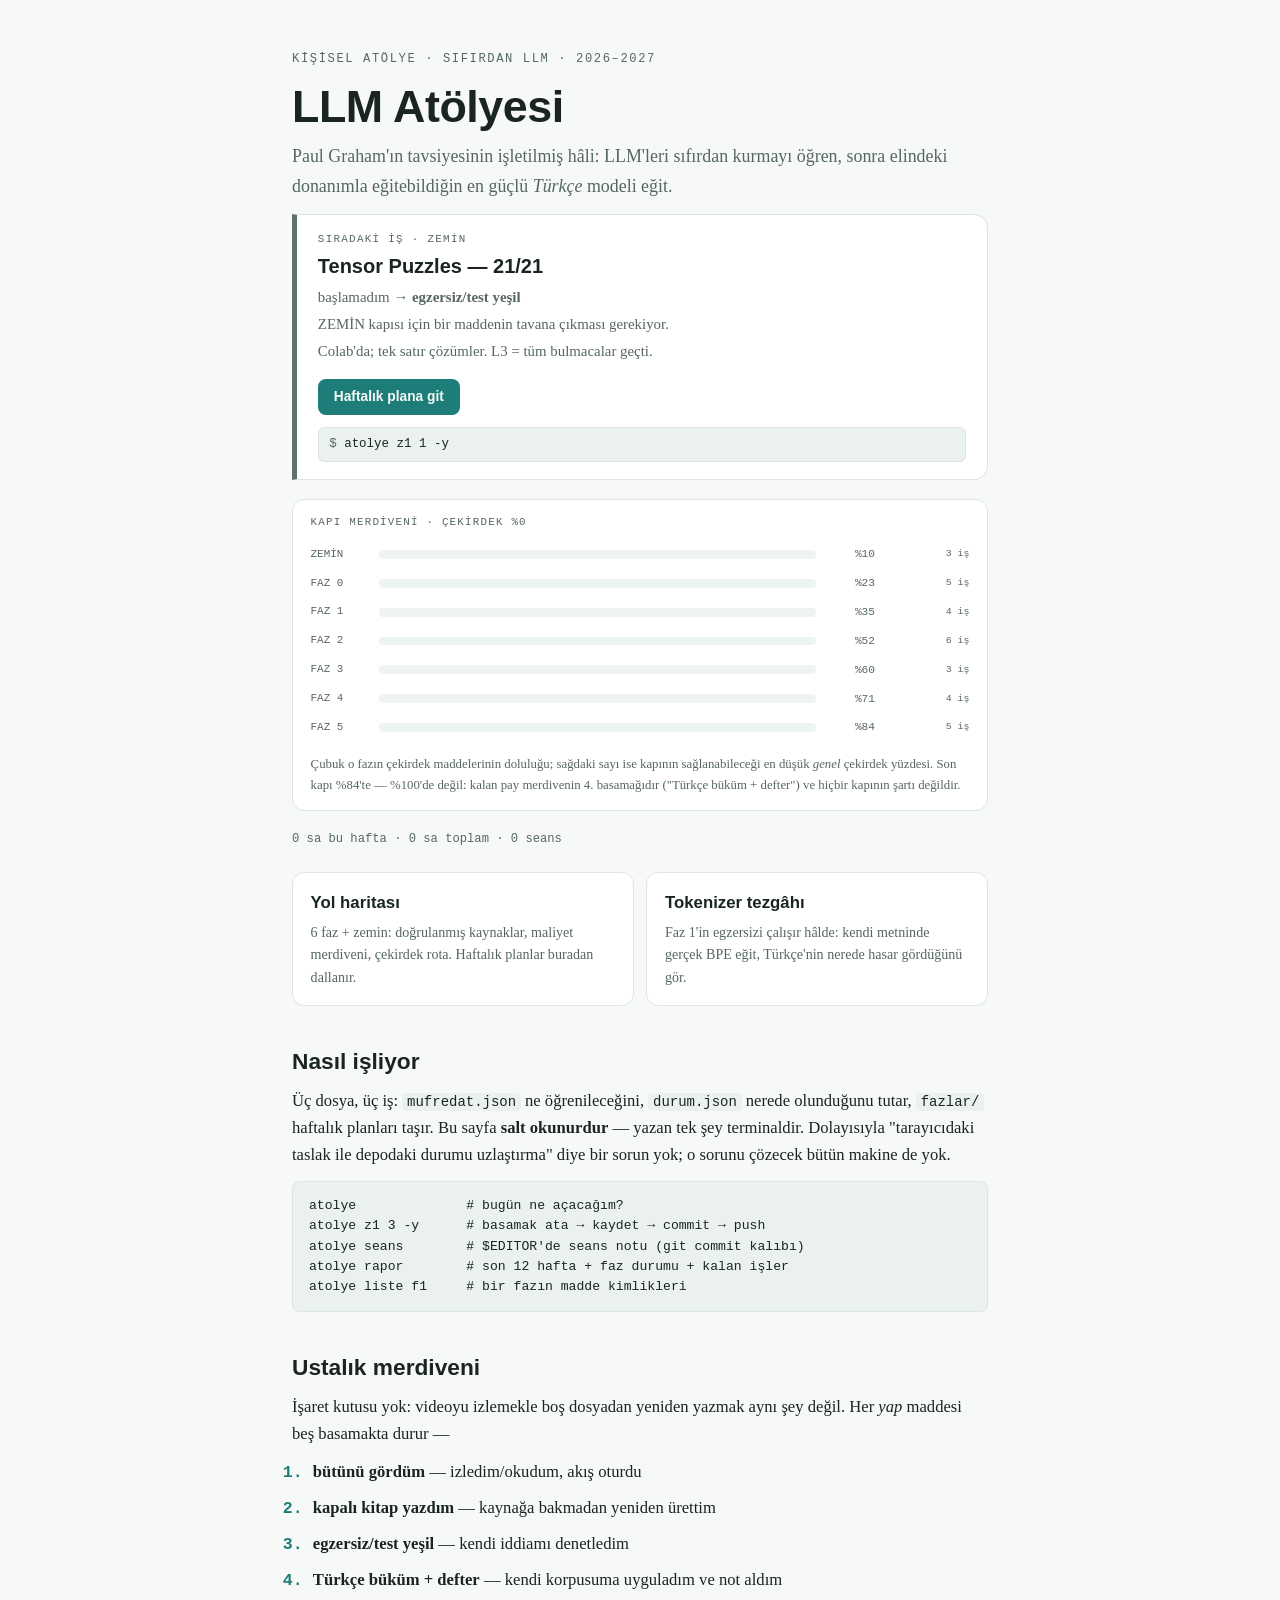
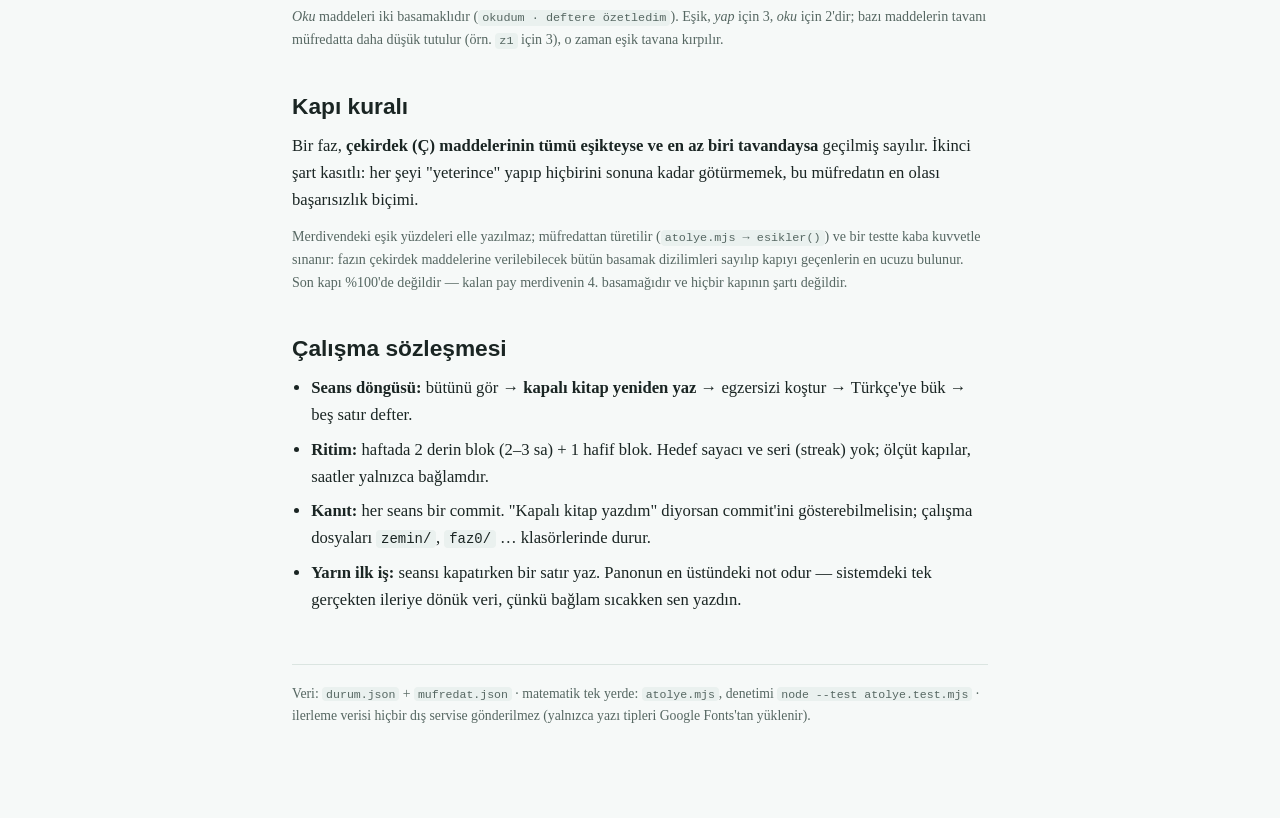
==== commit 88e91ee5: "Denetim: 26 doğrulanmış kusur, ikisi engelleyici Damıtma commit'i beş boyutta hasım denetimden geçir" ====
--- a/index.html
+++ b/index.html
@@ -17,7 +17,10 @@
   <h1>LLM Atölyesi</h1>
   <p class="lede">Paul Graham'ın tavsiyesinin işletilmiş hâli: LLM'leri sıfırdan kurmayı öğren, sonra elindeki donanımla eğitebildiğin en güçlü <em>Türkçe</em> modeli eğit.</p>
 
-  <div id="pano" aria-live="polite"><p class="uyari">durum.json okunuyor…</p></div>
+  <!-- Yer tutucu metin, betik hiç çalışmasa da DOĞRU kalacak şekilde yazılı:
+       "okunuyor…" deseydi ve app.js yüklenemeseydi sayfa sonsuza kadar
+       okumadığı bir şeyi okuyor iddia ederdi. -->
+  <div id="pano" aria-live="polite"><p class="uyari">İlerleme panosu burada görünür. Boş kaldıysa sayfa dosya olarak açılmış olabilir; bir sunucu gerekiyor: <code>atolye site</code>. Terminal her hâlükârda çalışır: <code>atolye</code></p></div>
 
   <div class="cards">
     <a class="card" href="harita.html"><span class="t">Yol haritası</span><span class="d">6 faz + zemin: doğrulanmış kaynaklar, maliyet merdiveni, çekirdek rota. Haftalık planlar buradan dallanır.</span></a>
@@ -30,7 +33,7 @@
   <pre><code>atolye              # bugün ne açacağım?
 atolye z1 3 -y      # basamak ata → kaydet → commit → push
 atolye seans        # $EDITOR'de seans notu (git commit kalıbı)
-atolye rapor        # son 12 hafta + faz durumu
+atolye rapor        # son 12 hafta + faz durumu + kalan işler
 atolye liste f1     # bir fazın madde kimlikleri</code></pre>
 
   <h2>Ustalık merdiveni</h2>
@@ -45,7 +48,7 @@
 
   <h2>Kapı kuralı</h2>
   <p>Bir faz, <strong>çekirdek (Ç) maddelerinin tümü eşikteyse ve en az biri tavandaysa</strong> geçilmiş sayılır. İkinci şart kasıtlı: her şeyi "yeterince" yapıp hiçbirini sonuna kadar götürmemek, bu müfredatın en olası başarısızlık biçimi.</p>
-  <p class="small">Merdivendeki eşik yüzdeleri elle yazılmaz; müfredattan türetilir (<code>atolye.mjs → esikler()</code>) ve bir testte bağımsız simülasyonla karşılaştırılır. Son kapı %100'de değildir — kalan pay merdivenin 4. basamağıdır ve hiçbir kapının şartı değildir.</p>
+  <p class="small">Merdivendeki eşik yüzdeleri elle yazılmaz; müfredattan türetilir (<code>atolye.mjs → esikler()</code>) ve bir testte kaba kuvvetle sınanır: fazın çekirdek maddelerine verilebilecek bütün basamak dizilimleri sayılıp kapıyı geçenlerin en ucuzu bulunur. Son kapı %100'de değildir — kalan pay merdivenin 4. basamağıdır ve hiçbir kapının şartı değildir.</p>
 
   <h2>Çalışma sözleşmesi</h2>
   <ul class="plain">
--- a/stil.css
+++ b/stil.css
@@ -29,7 +29,7 @@
     --text: #e5edea; --muted: #97a8a2; --line: #26332f;
     --accent: #4cc0a9; --accent-ink: #6fd3bf; --code-bg: #1d2926;
     --warn: #e08b4a; --ok: #4cc0a9; --f5: #fde725;
-    --f0: #8a4ba0; --f1: #6674cc;
+    --f0: #8a4ba0; --f1: #5e6dc9;   /* beyaz mürekkeple 4.26 → 4.66; AA sınırı 4.5 */
     --fz-bar: #8ea39d; --f0-bar: #a765bd; --f1-bar: #6674cc; --f2-bar: #41a0ba;
     --f3-bar: #22a884; --f4-bar: #7ad151; --f5-bar: #fde725;
   }
@@ -39,7 +39,7 @@
   --text: #e5edea; --muted: #97a8a2; --line: #26332f;
   --accent: #4cc0a9; --accent-ink: #6fd3bf; --code-bg: #1d2926;
   --warn: #e08b4a; --ok: #4cc0a9; --f5: #fde725;
-  --f0: #8a4ba0; --f1: #6674cc;
+  --f0: #8a4ba0; --f1: #5e6dc9;   /* beyaz mürekkeple 4.26 → 4.66; AA sınırı 4.5 */
   --fz-bar: #8ea39d; --f0-bar: #a765bd; --f1-bar: #6674cc; --f2-bar: #41a0ba;
   --f3-bar: #22a884; --f4-bar: #7ad151; --f5-bar: #fde725;
 }
@@ -47,14 +47,20 @@
 /* Faz kimliği tek yerden dağıtılır: bir öğeye data-faz="f3" yaz, o öğe ve
    altındaki her şey doğru --pc / --pc-bar değerini alır. Böylece sayfalarda
    style="--pc: var(--f3)" gibi satır-içi stil kalmıyor ve CSP'den
-   'unsafe-inline' tamamen çıkarılabiliyor. */
-[data-faz="z"]  { --pc: var(--fz); --pc-bar: var(--fz-bar); }
-[data-faz="f0"] { --pc: var(--f0); --pc-bar: var(--f0-bar); }
-[data-faz="f1"] { --pc: var(--f1); --pc-bar: var(--f1-bar); }
-[data-faz="f2"] { --pc: var(--f2); --pc-bar: var(--f2-bar); }
-[data-faz="f3"] { --pc: var(--f3); --pc-bar: var(--f3-bar); }
-[data-faz="f4"] { --pc: var(--f4); --pc-bar: var(--f4-bar); }
-[data-faz="f5"] { --pc: var(--f5); --pc-bar: var(--f5-bar); }
+   'unsafe-inline' tamamen çıkarılabiliyor.
+   --pc-ink, rozetin mürekkebi, aynı yerden gelir. Elle yazılan bir
+   `class="tag inkdark"` iki sayfada farklı yazılabiliyordu ve yazıldı da:
+   FAZ 3 rozeti faz3.html'de koyu mürekkeple 5.35:1 iken harita.html'de
+   beyazla 3.00:1 çıkıyordu — aynı rozet, bir sayfada AA'nın altında.
+   Seçim artık faza bağlı ve iki temada da aynı (aşağıdaki ölçümler
+   WCAG bağıl parlaklık formülüyle; hepsi ≥ 4.5:1). */
+[data-faz="z"]  { --pc: var(--fz); --pc-bar: var(--fz-bar); --pc-ink: #fff; }               /* 5.29 */
+[data-faz="f0"] { --pc: var(--f0); --pc-bar: var(--f0-bar); --pc-ink: #fff; }               /* 15.24 açık · 5.84 koyu */
+[data-faz="f1"] { --pc: var(--f1); --pc-bar: var(--f1-bar); --pc-ink: #fff; }               /* 8.74 açık · 4.66 koyu */
+[data-faz="f2"] { --pc: var(--f2); --pc-bar: var(--f2-bar); --pc-ink: #fff; }               /* 5.03 */
+[data-faz="f3"] { --pc: var(--f3); --pc-bar: var(--f3-bar); --pc-ink: var(--badge-ink-dark); }  /* 5.35 */
+[data-faz="f4"] { --pc: var(--f4); --pc-bar: var(--f4-bar); --pc-ink: var(--badge-ink-dark); }  /* 8.45 */
+[data-faz="f5"] { --pc: var(--f5); --pc-bar: var(--f5-bar); --pc-ink: var(--badge-ink-dark); }  /* 10.02 açık · 12.70 koyu */
 
 /* ---------- taban ---------- */
 * { box-sizing: border-box; }
@@ -118,9 +124,8 @@
   display: inline-block; font-family: "IBM Plex Mono", monospace;
   font-size: 0.71rem; font-weight: 600; letter-spacing: 0.08em;
   padding: 0.18em 0.65em; border-radius: 999px;
-  background: var(--pc, var(--accent)); color: #fff;
-}
-.tag.inkdark { color: var(--badge-ink-dark); }
+  background: var(--pc, var(--accent)); color: var(--pc-ink, #fff);
+}
 
 /* ---------- tablolar ---------- */
 .tblwrap { overflow-x: auto; border: 1px solid var(--line); border-radius: 10px; margin: 1.15rem 0; }
@@ -193,6 +198,7 @@
 .basamak {
   font-family: "IBM Plex Mono", monospace; font-size: 0.64rem;
   color: var(--muted); font-variant-numeric: tabular-nums; margin-left: 0.25em;
+  white-space: nowrap;   /* "3/4" eğik çizgide bölünmesin */
 }
 
 /* ---------- index kartları ---------- */
@@ -321,6 +327,15 @@
 textarea.kisa { min-height: 4rem; }
 input[type=range].genis { width: 16rem; }
 textarea:focus, select:focus, input:focus { outline: 2px solid var(--accent); border-color: var(--accent); }
+
+/* Tezgâhın kapı/uyarı şeridi. Bu kuralların tek tanımı silinen defter.html'in
+   gömülü <style>'ındaydı; taşınırken unutulmuş ve tersinirlik kapısı biçimsiz
+   düz metin olarak çıkıyordu — yani en önemli beyanı en zayıf görünen şeydi. */
+.banner {
+  background: var(--surface-2); border: 1px solid var(--line); border-radius: 10px;
+  padding: 0.55rem 0.85rem; font-size: 0.86rem; color: var(--muted); margin: 0.7rem 0;
+}
+.banner.dikkat { border-color: var(--warn); color: var(--text); }
 
 .metrikler { display: grid; grid-template-columns: repeat(auto-fit, minmax(9rem, 1fr)); gap: 0.6rem; margin: 1.2rem 0; }
 .metrik { background: var(--surface); border: 1px solid var(--line); border-radius: 10px; padding: 0.65rem 0.85rem; }
